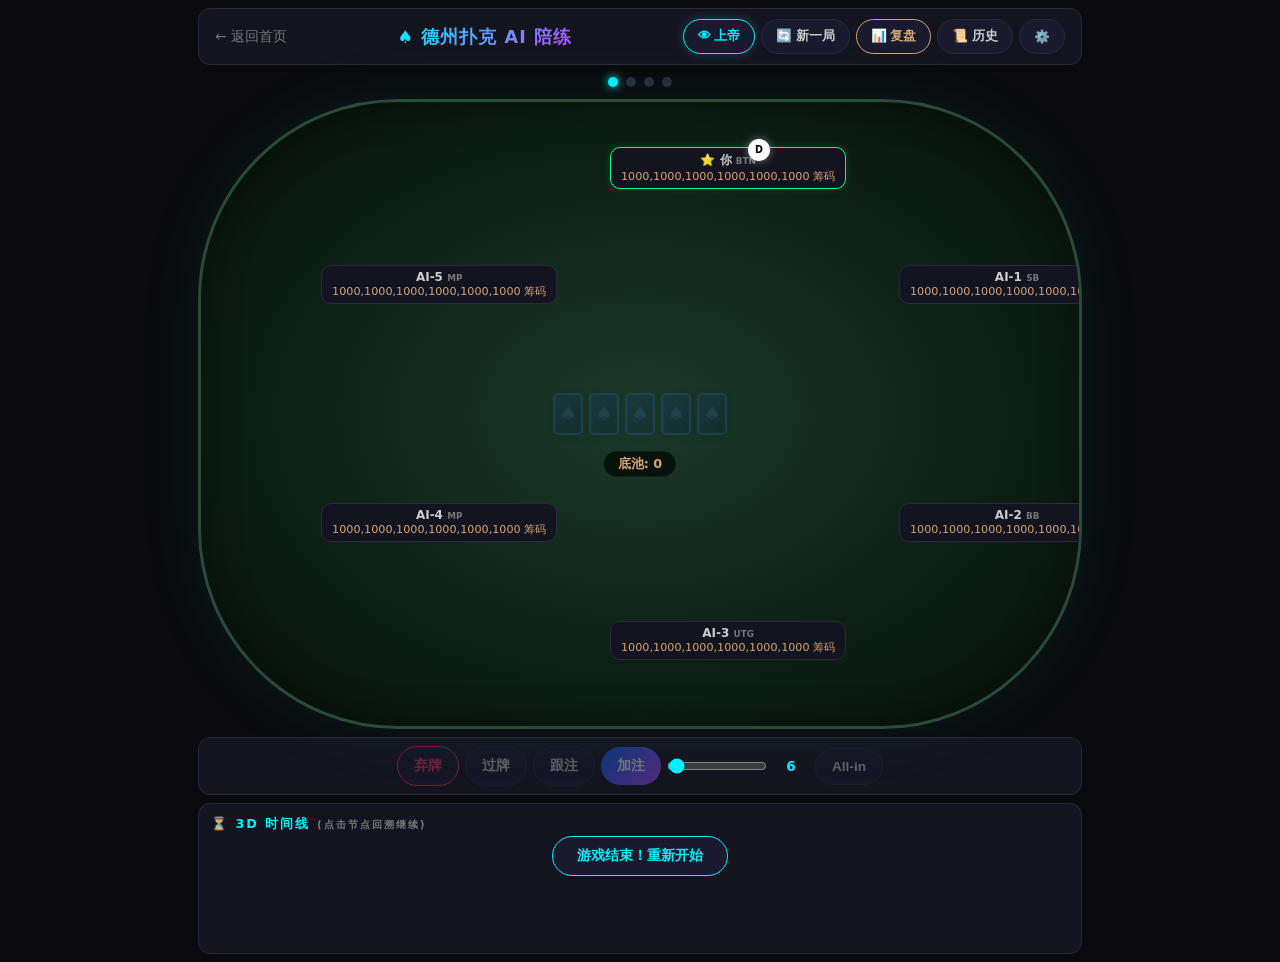
==== frontend/game.html @ c31ad86c "feat: 添加 Apple Design 风格首页 + 仪表盘 + 复盘数据持久化 - 新首页 index.html: 轻主题 Landing Page，含问候语、统计数据、周连续训练、牌局历史、技" ====
<!DOCTYPE html>
<html lang="zh-CN">
<head>
<meta charset="UTF-8">
<meta name="viewport" content="width=device-width, initial-scale=1.0, user-scalable=no, viewport-fit=cover">
<title>德州扑克 AI 陪练 — 5D 复盘系统</title>
<link rel="stylesheet" href="css/styles.css">
</head>
<body>
<div id="app">
  <!-- Header -->
  <div class="header">
    <a href="index.html" style="color:var(--text-dim);text-decoration:none;font-size:0.85rem;font-weight:500;display:flex;align-items:center;gap:4px">← 返回首页</a>
    <h1>♠ 德州扑克 AI 陪练</h1>
    <div class="header-btns">
      <button class="btn active" id="btn-god" onclick="App.toggleGodMode()">👁 上帝</button>
      <button class="btn" id="btn-new" onclick="App.newHand()">🔄 新一局</button>
      <button class="btn gold" id="btn-review-toggle" onclick="App.toggleReview()">📊 复盘</button>
      <button class="btn" onclick="App.showHistory()">📜 历史</button>
      <button class="btn" onclick="App.toggleSettings()">⚙️</button>
    </div>
  </div>

  <!-- Phase dots -->
  <div class="phase-indicator" id="phase-dots">
    <span class="phase-dot lit"></span>
    <span class="phase-dot"></span>
    <span class="phase-dot"></span>
    <span class="phase-dot"></span>
  </div>

  <!-- God mode indicator -->
  <div id="god-mode-bar">👁 上帝模式 — 显示所有底牌 & 实时胜率</div>

  <!-- Poker Table -->
  <div id="table-container">
    <div class="pot-display" id="pot-display">底池: 0</div>
    <div class="community-cards" id="community-cards"></div>
    <div id="seats-container"></div>
  </div>

  <!-- Action Bar -->
  <div id="action-bar">
    <button class="btn danger" id="btn-fold" onclick="App.playerAction('fold')">弃牌</button>
    <button class="btn" id="btn-check" onclick="App.playerAction('check')">过牌</button>
    <button class="btn" id="btn-call" onclick="App.playerAction('call')">跟注</button>
    <div class="bet-slider-container">
      <button class="btn primary" id="btn-raise" onclick="App.playerAction('raise')">加注</button>
      <input type="range" id="bet-slider" min="2" max="200" value="6" oninput="App.updateBetSlider()">
      <span class="bet-amount" id="bet-amount">6</span>
    </div>
    <button class="btn" id="btn-allin" onclick="App.playerAction('allin')">All-in</button>
  </div>

  <!-- 3D Timeline -->
  <div id="timeline-section">
    <h3>⏳ 3D 时间线 <span style="font-size:0.65rem;color:var(--text-dim)">(点击节点回溯继续)</span></h3>
    <div class="timeline-3d" id="timeline"></div>
  </div>

  <!-- Review Panel -->
  <div id="review-panel">
    <div class="review-header">
      <div>
        <span class="review-score" id="review-total">--</span>
        <span style="font-size:0.8rem;color:var(--text-dim)"> /100</span>
      </div>
      <span class="review-grade grade-B" id="review-grade">B</span>
    </div>
    <canvas id="radar-canvas" width="280" height="280"></canvas>
    <div class="dim-bars" id="dim-bars"></div>
    <div class="error-list" id="error-list"></div>
    <div class="training-tags" id="training-tags"></div>
  </div>
</div>

<!-- Scripts -->
<script src="js/game-engine.js"></script>
<script src="js/ai.js"></script>
<script src="js/ui.js"></script>
<script src="js/timeline.js"></script>
<script src="js/review.js"></script>
<script src="js/main.js"></script>
</body>
</html>
---- frontend/css/styles.css ----
:root {
  --bg: #0a0a0f;
  --surface: #141420;
  --surface2: #1a1a2e;
  --gold: #d4a574;
  --neon-cyan: #00f0ff;
  --neon-green: #00ff88;
  --neon-red: #ff3366;
  --neon-yellow: #ffd700;
  --neon-purple: #b44dff;
  --neon-orange: #ff9933;
  --text: #ccc;
  --text-dim: #777;
  --border: #2a2a3a;
  --radius: 12px;
  --font: 'Segoe UI', system-ui, -apple-system, sans-serif;
}
* { margin:0; padding:0; box-sizing:border-box; }
html, body {
  background: var(--bg);
  color: var(--text);
  font-family: var(--font);
  overflow-x: hidden;
  min-height: 100dvh;
  -webkit-tap-highlight-color: transparent;
  user-select: none;
}

/* ── App Container ── */
#app {
  max-width: 900px;
  margin: 0 auto;
  padding: 8px;
  display: flex;
  flex-direction: column;
  gap: 8px;
  min-height: 100dvh;
}

/* ── Header ── */
.header {
  display: flex;
  align-items: center;
  justify-content: space-between;
  padding: 10px 16px;
  background: var(--surface);
  border-radius: var(--radius);
  border: 1px solid var(--border);
  flex-wrap: wrap;
  gap: 8px;
}
.header h1 {
  font-size: 1.1rem;
  background: linear-gradient(135deg, var(--neon-cyan), var(--neon-purple));
  -webkit-background-clip: text;
  -webkit-text-fill-color: transparent;
  font-weight: 800;
  letter-spacing: 1px;
}
.header-btns { display:flex; gap:6px; flex-wrap:wrap; }

/* ── Buttons ── */
.btn {
  padding: 8px 14px;
  border-radius: 20px;
  border: 1px solid var(--border);
  background: var(--surface2);
  color: var(--text);
  font-size: 0.8rem;
  cursor: pointer;
  transition: all .2s;
  white-space: nowrap;
  font-weight: 600;
}
.btn:active { transform:scale(0.95); }
.btn.active { border-color: var(--neon-cyan); color: var(--neon-cyan); box-shadow: 0 0 12px rgba(0,240,255,0.2); }
.btn.primary { background: linear-gradient(135deg, #0066ff, #b44dff); border: none; color: #fff; font-weight: 700; }
.btn.danger { border-color: var(--neon-red); color: var(--neon-red); }
.btn.gold { border-color: var(--gold); color: var(--gold); }
.btn:disabled { opacity: 0.4; pointer-events: none; }

/* ── Settings Panel ── */
#settings-panel {
  display: none;
  background: var(--surface);
  border-radius: var(--radius);
  border: 1px solid var(--border);
  padding: 16px;
}
#settings-panel.visible { display: block; }
.settings-group { margin-bottom: 14px; }
.settings-group label {
  display: block;
  font-size: 0.75rem;
  color: var(--text-dim);
  margin-bottom: 4px;
  font-weight: 600;
}
.settings-group input, .settings-group select {
  width: 100%;
  padding: 8px 12px;
  border-radius: 8px;
  border: 1px solid var(--border);
  background: var(--surface2);
  color: var(--text);
  font-size: 0.85rem;
  font-family: var(--font);
}
.settings-group input:focus { border-color: var(--neon-cyan); outline: none; }

/* ── Poker Table ── */
#table-container {
  position: relative;
  background: radial-gradient(ellipse at center, #1a3a2a 0%, #0d1f15 60%, #060f0a 100%);
  border-radius: 200px;
  border: 3px solid #2a4a3a;
  aspect-ratio: 1 / 1;
  max-height: 70vh;
  margin: 0 auto;
  width: 100%;
  box-shadow: 0 0 60px rgba(0,200,100,0.1), inset 0 0 40px rgba(0,0,0,0.3);
  overflow: hidden;
}
@media (max-width: 500px) {
  #table-container { border-radius: 40%; aspect-ratio: auto; min-height: 340px; }
}

/* Community + pot */
.community-cards {
  position: absolute;
  top: 50%; left: 50%;
  transform: translate(-50%, -50%);
  display: flex;
  gap: 6px;
  z-index: 10;
}
.pot-display {
  position: absolute;
  top: 58%; left: 50%;
  transform: translate(-50%, -50%);
  background: rgba(0,0,0,0.65);
  padding: 4px 14px;
  border-radius: 14px;
  font-size: 0.8rem;
  font-weight: 700;
  color: var(--gold);
  z-index: 6;
  pointer-events: none;
}

/* Player seats */
.player-seat {
  position: absolute;
  display: flex;
  flex-direction: column;
  align-items: center;
  gap: 2px;
  z-index: 5;
  transition: all .3s;
}
.player-seat.active-seat {
  filter: drop-shadow(0 0 14px var(--neon-cyan));
  z-index: 20;
}
.player-seat.folded .player-cards { opacity: 0.35; filter: grayscale(1); }
.player-seat.human-seat .player-info {
  border-color: var(--neon-green);
  box-shadow: 0 0 10px rgba(0,255,136,0.15);
}
.player-info {
  background: var(--surface);
  border-radius: 10px;
  padding: 4px 10px;
  font-size: 0.7rem;
  text-align: center;
  border: 1px solid var(--border);
  white-space: nowrap;
  min-width: 60px;
}
.player-info .name { font-weight: 700; font-size: 0.75rem; }
.player-info .stack { color: var(--gold); font-size: 0.7rem; }
.action-badge {
  display: inline-block;
  padding: 1px 8px;
  border-radius: 10px;
  font-size: 0.65rem;
  font-weight: 700;
  margin-top: 2px;
}
.action-badge.fold { background: rgba(255,51,102,0.2); color: var(--neon-red); }
.action-badge.call { background: rgba(0,240,255,0.15); color: var(--neon-cyan); }
.action-badge.raise { background: rgba(180,77,255,0.2); color: var(--neon-purple); }
.action-badge.allin { background: rgba(255,215,0,0.2); color: var(--neon-yellow); }
.action-badge.check { background: rgba(255,255,255,0.06); color: #888; }
.player-cards { display: flex; gap: 3px; }
.dealer-btn {
  width: 22px; height: 22px;
  border-radius: 50%;
  background: #fff;
  color: #000;
  font-size: 0.6rem;
  font-weight: 900;
  display: flex;
  align-items: center;
  justify-content: center;
  position: absolute;
  top: -8px;
  left: calc(50% + 20px);
  box-shadow: 0 0 8px rgba(255,255,255,0.4);
}

/* Cards */
.card {
  width: 38px; height: 54px;
  border-radius: 5px;
  background: #fff;
  color: #000;
  display: flex;
  flex-direction: column;
  align-items: center;
  justify-content: center;
  font-weight: 700;
  font-size: 0.85rem;
  box-shadow: 0 2px 8px rgba(0,0,0,0.4);
  position: relative;
  transition: all .3s;
  line-height: 1;
}
.card .rank { font-size: 0.9rem; }
.card .suit { font-size: 0.75rem; }
.card.red { color: #d00; }
.card.back {
  background: linear-gradient(135deg, #1a3a6a, #0d2040);
  color: transparent;
  border: 2px solid #2a5aaa;
}
.card.back::after { content:'♠'; color:#2a5aaa; font-size:1.2rem; }
.card.small { width: 30px; height: 42px; }
.card.small .rank { font-size: 0.7rem; }
.card.small .suit { font-size: 0.6rem; }
.card.glow { box-shadow: 0 0 16px var(--neon-green), 0 0 32px rgba(0,255,136,0.3); }
.card.glow-red { box-shadow: 0 0 16px var(--neon-red), 0 0 32px rgba(255,51,102,0.3); }
.card.equity-high { animation: equityPulse 1.5s ease-in-out infinite; }

@keyframes equityPulse {
  0%,100% { box-shadow: 0 0 10px rgba(0,255,136,0.25); }
  50% { box-shadow: 0 0 22px rgba(0,255,136,0.55), 0 0 44px rgba(0,255,136,0.2); }
}
@keyframes cardDeal {
  from { transform: translateY(-40px) rotateY(180deg); opacity:0; }
  to { transform: translateY(0) rotateY(0); opacity:1; }
}
.card.dealing { animation: cardDeal 0.4s ease-out; }

@media (max-width: 500px) {
  .card { width: 28px; height: 40px; }
  .card .rank { font-size: 0.65rem; }
  .card .suit { font-size: 0.55rem; }
  .card.small { width: 22px; height: 32px; }
}

/* ── Action Bar ── */
#action-bar {
  display: flex;
  gap: 6px;
  flex-wrap: wrap;
  justify-content: center;
  align-items: center;
  padding: 8px;
  background: var(--surface);
  border-radius: var(--radius);
  border: 1px solid var(--border);
}
#action-bar .btn { font-size: 0.85rem; padding: 10px 16px; min-width: 55px; }
.bet-slider-container {
  display: flex;
  align-items: center;
  gap: 6px;
  justify-content: center;
}
.bet-slider-container input[type=range] {
  width: 100px;
  accent-color: var(--neon-cyan);
}
.bet-amount {
  color: var(--neon-cyan);
  font-weight: 700;
  min-width: 36px;
  text-align: center;
  font-size: 0.85rem;
}

/* ── God Mode Bar ── */
#god-mode-bar {
  display: none;
  justify-content: center;
  gap: 8px;
  padding: 8px;
  background: rgba(180,77,255,0.1);
  border-radius: var(--radius);
  border: 1px solid rgba(180,77,255,0.3);
  font-size: 0.75rem;
  color: var(--neon-purple);
  align-items: center;
  text-align: center;
}
#god-mode-bar.visible { display: flex; }

/* ── Phase Indicator ── */
.phase-indicator {
  display: flex;
  gap: 8px;
  justify-content: center;
  padding: 4px;
}
.phase-dot {
  width: 10px; height: 10px;
  border-radius: 50%;
  background: var(--border);
  transition: all .3s;
}
.phase-dot.lit { background: var(--neon-cyan); box-shadow: 0 0 8px var(--neon-cyan); }
.phase-dot.done { background: var(--neon-green); }

/* ── Timeline ── */
#timeline-section {
  background: var(--surface);
  border-radius: var(--radius);
  border: 1px solid var(--border);
  padding: 12px;
  overflow: hidden;
}
#timeline-section h3 {
  font-size: 0.8rem;
  color: var(--neon-cyan);
  margin-bottom: 8px;
  letter-spacing: 2px;
}
.timeline-3d {
  perspective: 800px;
  perspective-origin: center;
  display: flex;
  gap: 0;
  overflow-x: auto;
  padding: 20px 10px;
  scroll-behavior: smooth;
  -webkit-overflow-scrolling: touch;
  align-items: flex-end;
  min-height: 100px;
}
.timeline-node {
  flex-shrink: 0;
  width: 44px; height: 44px;
  border-radius: 10px;
  background: var(--surface2);
  border: 2px solid var(--border);
  display: flex;
  flex-direction: column;
  align-items: center;
  justify-content: center;
  font-size: 0.5rem;
  cursor: pointer;
  transition: all .3s;
  transform: rotateX(20deg) translateZ(0);
  position: relative;
  text-align: center;
  color: var(--text-dim);
}
.timeline-node:hover, .timeline-node.selected {
  transform: rotateX(0deg) scale(1.25) translateZ(30px);
  border-color: var(--neon-cyan);
  box-shadow: 0 8px 24px rgba(0,240,255,0.35);
  z-index: 10;
  color: #fff;
}
.timeline-node.phase-preflop { border-color: #556; }
.timeline-node.phase-flop { border-color: #f90; }
.timeline-node.phase-turn { border-color: var(--neon-purple); }
.timeline-node.phase-river { border-color: var(--neon-red); }
.timeline-node.has-error { box-shadow: 0 0 12px rgba(255,51,102,0.5); }
.timeline-node .node-icon { font-size: 0.75rem; }
.timeline-node .node-label { font-size: 0.45rem; margin-top: 1px; text-align: center; }
.timeline-connector {
  flex-shrink: 0;
  width: 16px; height: 2px;
  background: var(--border);
  align-self: center;
  margin-bottom: 22px;
}

/* ── Review Panel ── */
#review-panel {
  background: var(--surface);
  border-radius: var(--radius);
  border: 1px solid var(--border);
  padding: 16px;
  display: none;
}
#review-panel.visible { display: block; }
.review-header {
  display: flex;
  justify-content: space-between;
  align-items: center;
  margin-bottom: 12px;
}
.review-score {
  font-size: 2.2rem;
  font-weight: 900;
  background: linear-gradient(135deg, var(--neon-green), var(--neon-cyan));
  -webkit-background-clip: text;
  -webkit-text-fill-color: transparent;
}
.review-grade {
  padding: 6px 16px;
  border-radius: 16px;
  font-weight: 700;
  font-size: 0.9rem;
}
.grade-S { background: rgba(0,255,136,0.15); color: var(--neon-green); }
.grade-A { background: rgba(0,240,255,0.15); color: var(--neon-cyan); }
.grade-B { background: rgba(255,215,0,0.15); color: var(--neon-yellow); }
.grade-C { background: rgba(255,153,0,0.15); color: var(--neon-orange); }
.grade-D { background: rgba(255,51,102,0.15); color: var(--neon-red); }

#radar-canvas { display:block; margin:0 auto; max-width:260px; width:100%; }

.dim-bars { margin-top: 12px; }
.dim-bar {
  display: flex;
  align-items: center;
  gap: 8px;
  margin: 5px 0;
  font-size: 0.73rem;
}
.dim-bar .dim-label { width: 60px; text-align: right; color: var(--text-dim); flex-shrink:0; }
.dim-bar .dim-fill {
  flex: 1; height: 8px; border-radius: 4px;
  background: var(--border); overflow: hidden;
}
.dim-bar .dim-fill-inner {
  height: 100%; border-radius: 4px;
  transition: width .6s ease-out;
}
.dim-bar .dim-score { width: 30px; text-align: left; font-weight: 700; font-size:0.7rem; flex-shrink:0; }

.error-list { margin-top: 14px; }
.error-item {
  padding: 8px 12px; border-radius: 8px; margin: 6px 0;
  font-size: 0.76rem;
  border-left: 3px solid var(--neon-red);
  background: rgba(255,51,102,0.06);
}
.error-item.warning { border-left-color: var(--neon-yellow); background: rgba(255,215,0,0.04); }
.error-item .error-phase { color: var(--text-dim); font-size: 0.63rem; }
.error-item .error-msg { font-weight: 600; }
.error-item .error-fix { color: var(--neon-green); font-size: 0.68rem; margin-top: 2px; }

.training-tags { display: flex; gap: 6px; flex-wrap: wrap; margin-top: 12px; }
.training-tag {
  padding: 4px 12px; border-radius: 14px;
  font-size: 0.7rem; font-weight: 700;
  background: rgba(180,77,255,0.15); color: var(--neon-purple);
}

/* ── History panel ── */
#history-panel {
  display: none;
  background: var(--surface);
  border-radius: var(--radius);
  border: 1px solid var(--border);
  padding: 12px;
  max-height: 300px;
  overflow-y: auto;
}
#history-panel.visible { display: block; }
.history-item {
  display: flex;
  justify-content: space-between;
  align-items: center;
  padding: 8px 12px;
  border-radius: 8px;
  margin: 4px 0;
  background: var(--surface2);
  font-size: 0.75rem;
  cursor: pointer;
  transition: all .2s;
}
.history-item:hover { border: 1px solid var(--neon-cyan); }

/* Toast */
.toast {
  position: fixed; bottom: 24px; left: 50%; transform: translateX(-50%);
  padding: 10px 24px; border-radius: 24px;
  background: var(--surface2); border: 1px solid var(--neon-cyan);
  color: var(--neon-cyan); font-weight: 600; z-index: 100;
  animation: toastIn .3s ease-out; font-size: 0.85rem;
}
@keyframes toastIn {
  from { opacity:0; transform: translateX(-50%) translateY(16px); }
  to { opacity:1; transform: translateX(-50%) translateY(0); }
}

/* Scrollbar */
::-webkit-scrollbar { height: 4px; width: 4px; }
::-webkit-scrollbar-thumb { background: var(--border); border-radius: 4px; }

/* Responsive */
@media (max-width: 500px) {
  .btn { padding: 6px 10px; font-size: 0.7rem; }
  #action-bar .btn { padding: 8px 12px; font-size: 0.75rem; }
  .timeline-node { width: 36px; height: 36px; }
  .review-score { font-size: 1.6rem; }
}
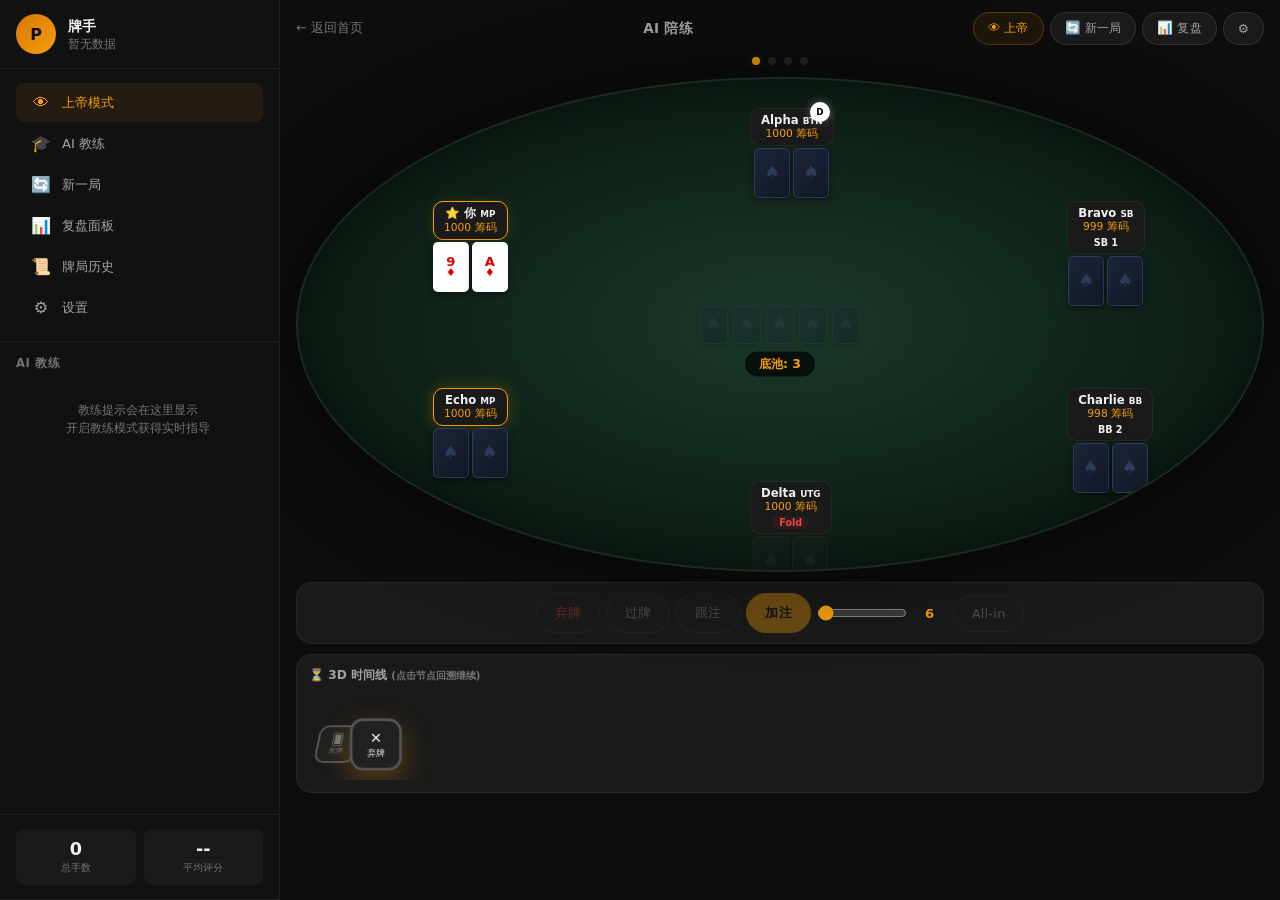
==== commit 8e607f19: "refactor: Claude-style dark theme redesign — amber accents, sidebar+main layout, AI coach chat Co-Au" ====
--- a/frontend/game.html
+++ b/frontend/game.html
@@ -8,70 +8,134 @@
 </head>
 <body>
 <div id="app">
-  <!-- Header -->
-  <div class="header">
-    <a href="index.html" style="color:var(--text-dim);text-decoration:none;font-size:0.85rem;font-weight:500;display:flex;align-items:center;gap:4px">← 返回首页</a>
-    <h1>♠ 德州扑克 AI 陪练</h1>
-    <div class="header-btns">
-      <button class="btn active" id="btn-god" onclick="App.toggleGodMode()">👁 上帝</button>
-      <button class="btn" id="btn-new" onclick="App.newHand()">🔄 新一局</button>
-      <button class="btn gold" id="btn-review-toggle" onclick="App.toggleReview()">📊 复盘</button>
-      <button class="btn" onclick="App.showHistory()">📜 历史</button>
-      <button class="btn" onclick="App.toggleSettings()">⚙️</button>
+
+  <!-- ═══ Sidebar ═══ -->
+  <div class="sidebar" id="sidebar">
+    <!-- Player card -->
+    <div class="sidebar-section">
+      <div class="player-card">
+        <div class="player-avatar" id="sidebar-avatar">P</div>
+        <div class="player-detail">
+          <div class="player-name" id="sidebar-name">牌手</div>
+          <div class="player-subtitle" id="sidebar-stats-summary">暂无数据</div>
+        </div>
+      </div>
+    </div>
+
+    <!-- Quick actions -->
+    <div class="sidebar-section">
+      <div class="sidebar-nav">
+        <button class="sidebar-btn active" id="sb-btn-god" onclick="App.toggleGodMode()">
+          <span class="sb-icon">👁</span> 上帝模式
+        </button>
+        <button class="sidebar-btn" id="sb-btn-coach" onclick="App.toggleCoachMode()">
+          <span class="sb-icon">🎓</span> AI 教练
+        </button>
+        <button class="sidebar-btn" onclick="App.newHand()">
+          <span class="sb-icon">🔄</span> 新一局
+        </button>
+        <button class="sidebar-btn" onclick="App.toggleReview()">
+          <span class="sb-icon">📊</span> 复盘面板
+        </button>
+        <button class="sidebar-btn" onclick="App.showHistory()">
+          <span class="sb-icon">📜</span> 牌局历史
+        </button>
+        <button class="sidebar-btn" onclick="App.toggleSettings()">
+          <span class="sb-icon">⚙️</span> 设置
+        </button>
+      </div>
+    </div>
+
+    <!-- AI Coach chat -->
+    <div class="sidebar-section coach-chat" id="coach-chat-section">
+      <div class="coach-chat-header">AI 教练</div>
+      <div class="coach-messages" id="coach-messages">
+        <div class="coach-empty">教练提示会在这里显示<br>开启教练模式获得实时指导</div>
+      </div>
+    </div>
+
+    <!-- Stats summary -->
+    <div class="sidebar-section">
+      <div class="sidebar-stats">
+        <div class="sidebar-stat">
+          <div class="ss-value" id="ss-hands">0</div>
+          <div class="ss-label">总手数</div>
+        </div>
+        <div class="sidebar-stat">
+          <div class="ss-value" id="ss-score">--</div>
+          <div class="ss-label">平均评分</div>
+        </div>
+      </div>
     </div>
   </div>
 
-  <!-- Phase dots -->
-  <div class="phase-indicator" id="phase-dots">
-    <span class="phase-dot lit"></span>
-    <span class="phase-dot"></span>
-    <span class="phase-dot"></span>
-    <span class="phase-dot"></span>
+  <!-- ═══ Main Content ═══ -->
+  <div class="main-content" id="main-content">
+    <!-- Top bar -->
+    <div class="top-bar">
+      <a href="index.html" class="back-link">← 返回首页</a>
+      <span class="page-title">AI 陪练</span>
+      <div class="top-bar-actions">
+        <button class="btn active" id="btn-god" onclick="App.toggleGodMode()">👁 上帝</button>
+        <button class="btn" id="btn-new" onclick="App.newHand()">🔄 新一局</button>
+        <button class="btn" id="btn-review-toggle" onclick="App.toggleReview()">📊 复盘</button>
+        <button class="btn" onclick="App.toggleSettings()">⚙️</button>
+      </div>
+    </div>
+
+    <!-- Phase dots -->
+    <div class="phase-indicator" id="phase-dots">
+      <span class="phase-dot lit"></span>
+      <span class="phase-dot"></span>
+      <span class="phase-dot"></span>
+      <span class="phase-dot"></span>
+    </div>
+
+    <!-- God mode indicator -->
+    <div class="info-bar" id="god-mode-bar">👁 上帝模式 — 显示所有底牌 & 实时胜率</div>
+
+    <!-- Poker Table -->
+    <div id="table-container">
+      <div class="pot-display" id="pot-display">底池: 0</div>
+      <div class="community-cards" id="community-cards"></div>
+      <div id="seats-container"></div>
+    </div>
+
+    <!-- Action Bar -->
+    <div id="action-bar">
+      <button class="btn danger" id="btn-fold" onclick="App.playerAction('fold')">弃牌</button>
+      <button class="btn" id="btn-check" onclick="App.playerAction('check')">过牌</button>
+      <button class="btn" id="btn-call" onclick="App.playerAction('call')">跟注</button>
+      <div class="bet-slider-container">
+        <button class="btn primary" id="btn-raise" onclick="App.playerAction('raise')">加注</button>
+        <input type="range" id="bet-slider" min="2" max="200" value="6" oninput="App.updateBetSlider()">
+        <span class="bet-amount" id="bet-amount">6</span>
+      </div>
+      <button class="btn" id="btn-allin" onclick="App.playerAction('allin')">All-in</button>
+    </div>
+
+    <!-- 3D Timeline -->
+    <div id="timeline-section">
+      <h3>⏳ 3D 时间线 <span style="font-size:0.63rem;color:var(--text-tertiary)">(点击节点回溯继续)</span></h3>
+      <div class="timeline-3d" id="timeline"></div>
+    </div>
+
+    <!-- Review Panel -->
+    <div id="review-panel">
+      <div class="review-header">
+        <div>
+          <span class="review-score" id="review-total">--</span>
+          <span style="font-size:0.78rem;color:var(--text-tertiary)"> /100</span>
+        </div>
+        <span class="review-grade grade-B" id="review-grade">B</span>
+      </div>
+      <canvas id="radar-canvas" width="280" height="280"></canvas>
+      <div class="dim-bars" id="dim-bars"></div>
+      <div class="error-list" id="error-list"></div>
+      <div class="training-tags" id="training-tags"></div>
+    </div>
   </div>
 
-  <!-- God mode indicator -->
-  <div id="god-mode-bar">👁 上帝模式 — 显示所有底牌 & 实时胜率</div>
-
-  <!-- Poker Table -->
-  <div id="table-container">
-    <div class="pot-display" id="pot-display">底池: 0</div>
-    <div class="community-cards" id="community-cards"></div>
-    <div id="seats-container"></div>
-  </div>
-
-  <!-- Action Bar -->
-  <div id="action-bar">
-    <button class="btn danger" id="btn-fold" onclick="App.playerAction('fold')">弃牌</button>
-    <button class="btn" id="btn-check" onclick="App.playerAction('check')">过牌</button>
-    <button class="btn" id="btn-call" onclick="App.playerAction('call')">跟注</button>
-    <div class="bet-slider-container">
-      <button class="btn primary" id="btn-raise" onclick="App.playerAction('raise')">加注</button>
-      <input type="range" id="bet-slider" min="2" max="200" value="6" oninput="App.updateBetSlider()">
-      <span class="bet-amount" id="bet-amount">6</span>
-    </div>
-    <button class="btn" id="btn-allin" onclick="App.playerAction('allin')">All-in</button>
-  </div>
-
-  <!-- 3D Timeline -->
-  <div id="timeline-section">
-    <h3>⏳ 3D 时间线 <span style="font-size:0.65rem;color:var(--text-dim)">(点击节点回溯继续)</span></h3>
-    <div class="timeline-3d" id="timeline"></div>
-  </div>
-
-  <!-- Review Panel -->
-  <div id="review-panel">
-    <div class="review-header">
-      <div>
-        <span class="review-score" id="review-total">--</span>
-        <span style="font-size:0.8rem;color:var(--text-dim)"> /100</span>
-      </div>
-      <span class="review-grade grade-B" id="review-grade">B</span>
-    </div>
-    <canvas id="radar-canvas" width="280" height="280"></canvas>
-    <div class="dim-bars" id="dim-bars"></div>
-    <div class="error-list" id="error-list"></div>
-    <div class="training-tags" id="training-tags"></div>
-  </div>
 </div>
 
 <!-- Scripts -->
--- a/frontend/css/styles.css
+++ b/frontend/css/styles.css
@@ -1,128 +1,299 @@
+/* ═══════════════════════════════════════════
+   Claude-inspired Dark Theme — Poker Game
+   Deep backgrounds, warm amber accents, clean minimalism
+   ═══════════════════════════════════════════ */
 :root {
-  --bg: #0a0a0f;
-  --surface: #141420;
-  --surface2: #1a1a2e;
-  --gold: #d4a574;
-  --neon-cyan: #00f0ff;
-  --neon-green: #00ff88;
-  --neon-red: #ff3366;
-  --neon-yellow: #ffd700;
-  --neon-purple: #b44dff;
-  --neon-orange: #ff9933;
-  --text: #ccc;
-  --text-dim: #777;
-  --border: #2a2a3a;
-  --radius: 12px;
-  --font: 'Segoe UI', system-ui, -apple-system, sans-serif;
-}
+  --bg-deep: #0d0d0d;
+  --bg-sidebar: #111111;
+  --bg-surface: #1a1a1a;
+  --bg-surface2: #212121;
+  --bg-hover: #262626;
+  --text-primary: #f0f0f0;
+  --text-secondary: #a3a3a3;
+  --text-tertiary: #737373;
+  --amber: #f59e0b;
+  --amber-dark: #d97706;
+  --amber-light: #fbbf24;
+  --amber-bg: rgba(245, 158, 11, 0.08);
+  --amber-border: rgba(245, 158, 11, 0.25);
+  --green: #22c55e;
+  --green-bg: rgba(34, 197, 94, 0.08);
+  --red: #ef4444;
+  --red-bg: rgba(239, 68, 68, 0.08);
+  --red-border: rgba(239, 68, 68, 0.2);
+  --purple: #a855f7;
+  --purple-bg: rgba(168, 85, 247, 0.08);
+  --cyan: #06b6d4;
+  --border: rgba(255,255,255,0.06);
+  --border-strong: rgba(255,255,255,0.1);
+  --radius-sm: 8px;
+  --radius-md: 12px;
+  --radius-lg: 16px;
+  --radius-xl: 20px;
+  --font: -apple-system, BlinkMacSystemFont, 'SF Pro Display', 'Inter', 'Segoe UI', system-ui, sans-serif;
+  --font-mono: 'SF Mono', 'JetBrains Mono', 'Fira Code', monospace;
+  --sidebar-w: 280px;
+}
+
 * { margin:0; padding:0; box-sizing:border-box; }
 html, body {
-  background: var(--bg);
-  color: var(--text);
+  background: var(--bg-deep);
+  color: var(--text-primary);
   font-family: var(--font);
-  overflow-x: hidden;
   min-height: 100dvh;
+  overflow: hidden;
   -webkit-tap-highlight-color: transparent;
+  -webkit-font-smoothing: antialiased;
   user-select: none;
 }
 
-/* ── App Container ── */
+/* ── Layout: sidebar + main ── */
 #app {
-  max-width: 900px;
-  margin: 0 auto;
-  padding: 8px;
+  display: flex;
+  height: 100dvh;
+  width: 100%;
+}
+
+/* ── Sidebar ── */
+.sidebar {
+  width: var(--sidebar-w);
+  min-width: var(--sidebar-w);
+  background: var(--bg-sidebar);
+  border-right: 1px solid var(--border);
   display: flex;
   flex-direction: column;
+  overflow-y: auto;
+  z-index: 50;
+  padding: 0;
+}
+.sidebar-section {
+  padding: 14px 16px;
+  border-bottom: 1px solid var(--border);
+}
+
+/* Player card in sidebar */
+.player-card {
+  display: flex;
+  align-items: center;
+  gap: 12px;
+}
+.player-avatar {
+  width: 40px; height: 40px;
+  border-radius: 50%;
+  background: linear-gradient(135deg, var(--amber-dark), var(--amber));
+  display: flex; align-items: center; justify-content: center;
+  color: #0d0d0d; font-weight: 700; font-size: 1rem;
+  flex-shrink: 0;
+}
+.player-detail .player-name {
+  font-weight: 600; font-size: 0.9rem;
+  color: var(--text-primary);
+}
+.player-detail .player-subtitle {
+  font-size: 0.72rem; color: var(--text-tertiary);
+  margin-top: 1px;
+}
+
+/* Sidebar nav items */
+.sidebar-nav {
+  display: flex;
+  flex-direction: column;
+  gap: 2px;
+}
+.sidebar-btn {
+  display: flex; align-items: center; gap: 10px;
+  padding: 10px 14px; border-radius: var(--radius-sm);
+  background: transparent; border: none;
+  color: var(--text-secondary); font-size: 0.82rem;
+  font-family: var(--font); font-weight: 500;
+  cursor: pointer; transition: all .15s;
+  text-align: left; width: 100%;
+}
+.sidebar-btn:hover { background: var(--bg-hover); color: var(--text-primary); }
+.sidebar-btn.active { background: var(--amber-bg); color: var(--amber); }
+.sidebar-btn .sb-icon { font-size: 1rem; width: 22px; text-align: center; flex-shrink: 0; }
+
+/* Coach chat in sidebar */
+.coach-chat {
+  flex: 1;
+  display: flex;
+  flex-direction: column;
+  min-height: 0;
+}
+.coach-chat-header {
+  font-size: 0.72rem; font-weight: 600; color: var(--text-tertiary);
+  text-transform: uppercase; letter-spacing: 0.05em;
+  padding: 0 0 10px;
+}
+.coach-messages {
+  flex: 1; overflow-y: auto;
+  display: flex; flex-direction: column;
+  gap: 10px;
+  padding-right: 4px;
+}
+.coach-bubble {
+  background: var(--bg-surface2);
+  border-radius: var(--radius-md);
+  padding: 10px 12px;
+  font-size: 0.78rem;
+  line-height: 1.5;
+  color: var(--text-secondary);
+  border: 1px solid var(--border);
+  animation: bubbleIn .3s ease-out;
+}
+.coach-bubble.warning {
+  border-left: 3px solid var(--amber);
+  background: var(--amber-bg);
+}
+.coach-bubble.tip {
+  border-left: 3px solid var(--cyan);
+}
+.coach-bubble strong {
+  color: var(--text-primary);
+  display: block;
+  margin-bottom: 3px;
+  font-size: 0.72rem;
+  text-transform: uppercase;
+  letter-spacing: 0.04em;
+}
+@keyframes bubbleIn {
+  from { opacity:0; transform: translateY(8px); }
+  to { opacity:1; transform: translateY(0); }
+}
+.coach-empty {
+  color: var(--text-tertiary);
+  font-size: 0.76rem;
+  text-align: center;
+  padding: 20px 0;
+  line-height: 1.5;
+}
+
+/* Sidebar stats */
+.sidebar-stats {
+  display: grid; grid-template-columns: 1fr 1fr;
   gap: 8px;
-  min-height: 100dvh;
-}
-
-/* ── Header ── */
-.header {
+}
+.sidebar-stat {
+  background: var(--bg-surface);
+  border-radius: var(--radius-sm);
+  padding: 10px;
+  text-align: center;
+}
+.sidebar-stat .ss-value {
+  font-size: 1.1rem; font-weight: 700;
+  color: var(--text-primary);
+}
+.sidebar-stat .ss-label {
+  font-size: 0.65rem; color: var(--text-tertiary);
+  margin-top: 2px;
+}
+
+/* ── Main Content ── */
+.main-content {
+  flex: 1;
+  display: flex;
+  flex-direction: column;
+  overflow-y: auto;
+  overflow-x: hidden;
+  padding: 12px 16px 16px;
+  gap: 10px;
+  min-width: 0;
+}
+
+/* ── Top Bar ── */
+.top-bar {
   display: flex;
   align-items: center;
   justify-content: space-between;
-  padding: 10px 16px;
-  background: var(--surface);
-  border-radius: var(--radius);
-  border: 1px solid var(--border);
-  flex-wrap: wrap;
-  gap: 8px;
-}
-.header h1 {
-  font-size: 1.1rem;
-  background: linear-gradient(135deg, var(--neon-cyan), var(--neon-purple));
-  -webkit-background-clip: text;
-  -webkit-text-fill-color: transparent;
-  font-weight: 800;
-  letter-spacing: 1px;
-}
-.header-btns { display:flex; gap:6px; flex-wrap:wrap; }
+  gap: 10px;
+  flex-shrink: 0;
+}
+.top-bar .page-title {
+  font-size: 0.85rem; font-weight: 600;
+  color: var(--text-secondary);
+  letter-spacing: 0.02em;
+}
+.top-bar .back-link {
+  color: var(--text-tertiary); text-decoration: none;
+  font-size: 0.8rem; font-weight: 500;
+  display: flex; align-items: center; gap: 4px;
+  transition: color .15s;
+}
+.top-bar .back-link:hover { color: var(--text-primary); }
+.top-bar-actions {
+  display: flex; gap: 6px;
+}
 
 /* ── Buttons ── */
 .btn {
-  padding: 8px 14px;
-  border-radius: 20px;
-  border: 1px solid var(--border);
-  background: var(--surface2);
-  color: var(--text);
-  font-size: 0.8rem;
-  cursor: pointer;
-  transition: all .2s;
-  white-space: nowrap;
+  padding: 7px 14px; border-radius: 20px;
+  border: 1px solid var(--border-strong);
+  background: var(--bg-surface);
+  color: var(--text-secondary);
+  font-size: 0.78rem; font-family: var(--font);
+  cursor: pointer; font-weight: 500;
+  transition: all .15s; white-space: nowrap;
+  letter-spacing: 0.01em;
+}
+.btn:hover { background: var(--bg-hover); color: var(--text-primary); border-color: rgba(255,255,255,0.15); }
+.btn:active { transform: scale(0.97); }
+.btn.active {
+  background: var(--amber-bg);
+  border-color: var(--amber-border);
+  color: var(--amber);
+}
+.btn.primary {
+  background: var(--amber);
+  border-color: var(--amber);
+  color: #0d0d0d;
   font-weight: 600;
 }
-.btn:active { transform:scale(0.95); }
-.btn.active { border-color: var(--neon-cyan); color: var(--neon-cyan); box-shadow: 0 0 12px rgba(0,240,255,0.2); }
-.btn.primary { background: linear-gradient(135deg, #0066ff, #b44dff); border: none; color: #fff; font-weight: 700; }
-.btn.danger { border-color: var(--neon-red); color: var(--neon-red); }
-.btn.gold { border-color: var(--gold); color: var(--gold); }
-.btn:disabled { opacity: 0.4; pointer-events: none; }
-
-/* ── Settings Panel ── */
-#settings-panel {
-  display: none;
-  background: var(--surface);
-  border-radius: var(--radius);
-  border: 1px solid var(--border);
-  padding: 16px;
-}
-#settings-panel.visible { display: block; }
-.settings-group { margin-bottom: 14px; }
-.settings-group label {
-  display: block;
-  font-size: 0.75rem;
-  color: var(--text-dim);
-  margin-bottom: 4px;
-  font-weight: 600;
-}
-.settings-group input, .settings-group select {
-  width: 100%;
-  padding: 8px 12px;
-  border-radius: 8px;
-  border: 1px solid var(--border);
-  background: var(--surface2);
-  color: var(--text);
-  font-size: 0.85rem;
-  font-family: var(--font);
-}
-.settings-group input:focus { border-color: var(--neon-cyan); outline: none; }
+.btn.primary:hover { background: var(--amber-light); }
+.btn.danger { color: var(--red); border-color: var(--red-border); }
+.btn.danger:hover { background: var(--red-bg); }
+.btn:disabled { opacity: 0.35; pointer-events: none; }
+
+/* ── Phase Indicator ── */
+.phase-indicator {
+  display: flex; gap: 8px; justify-content: center;
+  padding: 2px 0; flex-shrink: 0;
+}
+.phase-dot {
+  width: 8px; height: 8px; border-radius: 50%;
+  background: rgba(255,255,255,0.1);
+  transition: all .3s;
+}
+.phase-dot.lit { background: var(--amber); box-shadow: 0 0 8px var(--amber-border); }
+.phase-dot.done { background: var(--green); }
+
+/* ── God / Coach Bar ── */
+.info-bar {
+  display: none; align-items: center; justify-content: center;
+  gap: 8px; padding: 8px 14px; border-radius: var(--radius-md);
+  font-size: 0.74rem; color: var(--amber);
+  background: var(--amber-bg);
+  border: 1px solid var(--amber-border);
+  flex-shrink: 0;
+}
+.info-bar.visible { display: flex; }
+.info-bar.coach { color: var(--cyan); background: rgba(6,182,212,0.08); border-color: rgba(6,182,212,0.2); }
 
 /* ── Poker Table ── */
 #table-container {
   position: relative;
-  background: radial-gradient(ellipse at center, #1a3a2a 0%, #0d1f15 60%, #060f0a 100%);
-  border-radius: 200px;
-  border: 3px solid #2a4a3a;
+  background: radial-gradient(ellipse at center, #1a3a2a 0%, #0f2218 55%, #08120d 100%);
+  border-radius: 50%;
+  border: 2px solid rgba(255,255,255,0.06);
   aspect-ratio: 1 / 1;
-  max-height: 70vh;
+  max-height: 55vh;
   margin: 0 auto;
   width: 100%;
-  box-shadow: 0 0 60px rgba(0,200,100,0.1), inset 0 0 40px rgba(0,0,0,0.3);
+  flex-shrink: 0;
+  box-shadow: 0 0 80px rgba(0,0,0,0.6), inset 0 0 50px rgba(0,0,0,0.4);
   overflow: hidden;
 }
 @media (max-width: 500px) {
-  #table-container { border-radius: 40%; aspect-ratio: auto; min-height: 340px; }
+  #table-container { border-radius: 30%; aspect-ratio: auto; min-height: 300px; }
 }
 
 /* Community + pot */
@@ -130,121 +301,96 @@
   position: absolute;
   top: 50%; left: 50%;
   transform: translate(-50%, -50%);
-  display: flex;
-  gap: 6px;
-  z-index: 10;
+  display: flex; gap: 5px; z-index: 10;
 }
 .pot-display {
   position: absolute;
   top: 58%; left: 50%;
   transform: translate(-50%, -50%);
-  background: rgba(0,0,0,0.65);
-  padding: 4px 14px;
-  border-radius: 14px;
-  font-size: 0.8rem;
-  font-weight: 700;
-  color: var(--gold);
-  z-index: 6;
+  background: rgba(0,0,0,0.7);
+  padding: 4px 14px; border-radius: 14px;
+  font-size: 0.78rem; font-weight: 600;
+  color: var(--amber); z-index: 6;
   pointer-events: none;
 }
 
 /* Player seats */
 .player-seat {
   position: absolute;
-  display: flex;
-  flex-direction: column;
-  align-items: center;
-  gap: 2px;
-  z-index: 5;
-  transition: all .3s;
+  display: flex; flex-direction: column;
+  align-items: center; gap: 2px;
+  z-index: 5; transition: all .3s;
 }
 .player-seat.active-seat {
-  filter: drop-shadow(0 0 14px var(--neon-cyan));
   z-index: 20;
 }
-.player-seat.folded .player-cards { opacity: 0.35; filter: grayscale(1); }
+.player-seat.active-seat .player-info {
+  border-color: var(--amber);
+  box-shadow: 0 0 16px var(--amber-border);
+}
+.player-seat.folded .player-cards { opacity: 0.3; filter: grayscale(1); }
 .player-seat.human-seat .player-info {
-  border-color: var(--neon-green);
-  box-shadow: 0 0 10px rgba(0,255,136,0.15);
+  border-color: var(--amber);
+  box-shadow: 0 0 12px rgba(245,158,11,0.15);
 }
 .player-info {
-  background: var(--surface);
-  border-radius: 10px;
-  padding: 4px 10px;
-  font-size: 0.7rem;
-  text-align: center;
+  background: var(--bg-surface);
+  border-radius: 10px; padding: 4px 10px;
+  font-size: 0.68rem; text-align: center;
   border: 1px solid var(--border);
-  white-space: nowrap;
-  min-width: 60px;
-}
-.player-info .name { font-weight: 700; font-size: 0.75rem; }
-.player-info .stack { color: var(--gold); font-size: 0.7rem; }
+  white-space: nowrap; min-width: 56px;
+}
+.player-info .name { font-weight: 600; font-size: 0.73rem; }
+.player-info .stack { color: var(--amber); font-size: 0.67rem; }
 .action-badge {
   display: inline-block;
-  padding: 1px 8px;
-  border-radius: 10px;
-  font-size: 0.65rem;
-  font-weight: 700;
-  margin-top: 2px;
-}
-.action-badge.fold { background: rgba(255,51,102,0.2); color: var(--neon-red); }
-.action-badge.call { background: rgba(0,240,255,0.15); color: var(--neon-cyan); }
-.action-badge.raise { background: rgba(180,77,255,0.2); color: var(--neon-purple); }
-.action-badge.allin { background: rgba(255,215,0,0.2); color: var(--neon-yellow); }
-.action-badge.check { background: rgba(255,255,255,0.06); color: #888; }
+  padding: 1px 7px; border-radius: 10px;
+  font-size: 0.6rem; font-weight: 700; margin-top: 2px;
+}
+.action-badge.fold { background: var(--red-bg); color: var(--red); }
+.action-badge.call { background: rgba(6,182,212,0.12); color: var(--cyan); }
+.action-badge.raise { background: var(--amber-bg); color: var(--amber); }
+.action-badge.allin { background: var(--purple-bg); color: var(--purple); }
+.action-badge.check { background: rgba(255,255,255,0.04); color: var(--text-tertiary); }
 .player-cards { display: flex; gap: 3px; }
 .dealer-btn {
-  width: 22px; height: 22px;
-  border-radius: 50%;
-  background: #fff;
-  color: #000;
-  font-size: 0.6rem;
-  font-weight: 900;
-  display: flex;
-  align-items: center;
-  justify-content: center;
-  position: absolute;
-  top: -8px;
-  left: calc(50% + 20px);
-  box-shadow: 0 0 8px rgba(255,255,255,0.4);
+  width: 20px; height: 20px; border-radius: 50%;
+  background: #fff; color: #000;
+  font-size: 0.55rem; font-weight: 800;
+  display: flex; align-items: center; justify-content: center;
+  position: absolute; top: -6px; left: calc(50% + 18px);
+  box-shadow: 0 0 8px rgba(255,255,255,0.3);
 }
 
 /* Cards */
 .card {
-  width: 38px; height: 54px;
-  border-radius: 5px;
-  background: #fff;
-  color: #000;
-  display: flex;
-  flex-direction: column;
-  align-items: center;
-  justify-content: center;
-  font-weight: 700;
-  font-size: 0.85rem;
-  box-shadow: 0 2px 8px rgba(0,0,0,0.4);
-  position: relative;
-  transition: all .3s;
+  width: 36px; height: 50px; border-radius: 5px;
+  background: #fff; color: #000;
+  display: flex; flex-direction: column;
+  align-items: center; justify-content: center;
+  font-weight: 700; font-size: 0.78rem;
+  box-shadow: 0 2px 6px rgba(0,0,0,0.5);
+  position: relative; transition: all .3s;
   line-height: 1;
 }
-.card .rank { font-size: 0.9rem; }
-.card .suit { font-size: 0.75rem; }
+.card .rank { font-size: 0.82rem; }
+.card .suit { font-size: 0.68rem; }
 .card.red { color: #d00; }
 .card.back {
-  background: linear-gradient(135deg, #1a3a6a, #0d2040);
-  color: transparent;
-  border: 2px solid #2a5aaa;
-}
-.card.back::after { content:'♠'; color:#2a5aaa; font-size:1.2rem; }
-.card.small { width: 30px; height: 42px; }
-.card.small .rank { font-size: 0.7rem; }
-.card.small .suit { font-size: 0.6rem; }
-.card.glow { box-shadow: 0 0 16px var(--neon-green), 0 0 32px rgba(0,255,136,0.3); }
-.card.glow-red { box-shadow: 0 0 16px var(--neon-red), 0 0 32px rgba(255,51,102,0.3); }
+  background: linear-gradient(135deg, #1c2538, #111827);
+  color: transparent; border: 1.5px solid #2d3a5c;
+}
+.card.back::after { content:'♠'; color:#2d3a5c; font-size:1.1rem; }
+.card.small { width: 28px; height: 38px; }
+.card.small .rank { font-size: 0.65rem; }
+.card.small .suit { font-size: 0.55rem; }
+.card.glow { box-shadow: 0 0 14px rgba(34,197,94,0.5); }
+.card.glow-red { box-shadow: 0 0 14px rgba(239,68,68,0.5); }
 .card.equity-high { animation: equityPulse 1.5s ease-in-out infinite; }
 
 @keyframes equityPulse {
-  0%,100% { box-shadow: 0 0 10px rgba(0,255,136,0.25); }
-  50% { box-shadow: 0 0 22px rgba(0,255,136,0.55), 0 0 44px rgba(0,255,136,0.2); }
+  0%,100% { box-shadow: 0 0 8px rgba(245,158,11,0.2); }
+  50% { box-shadow: 0 0 18px rgba(245,158,11,0.45); }
 }
 @keyframes cardDeal {
   from { transform: translateY(-40px) rotateY(180deg); opacity:0; }
@@ -253,261 +399,210 @@
 .card.dealing { animation: cardDeal 0.4s ease-out; }
 
 @media (max-width: 500px) {
-  .card { width: 28px; height: 40px; }
-  .card .rank { font-size: 0.65rem; }
-  .card .suit { font-size: 0.55rem; }
-  .card.small { width: 22px; height: 32px; }
+  .card { width: 26px; height: 38px; }
+  .card .rank { font-size: 0.6rem; }
+  .card .suit { font-size: 0.52rem; }
+  .card.small { width: 20px; height: 28px; }
 }
 
 /* ── Action Bar ── */
 #action-bar {
-  display: flex;
-  gap: 6px;
-  flex-wrap: wrap;
-  justify-content: center;
-  align-items: center;
-  padding: 8px;
-  background: var(--surface);
-  border-radius: var(--radius);
-  border: 1px solid var(--border);
-}
-#action-bar .btn { font-size: 0.85rem; padding: 10px 16px; min-width: 55px; }
+  display: flex; gap: 6px; flex-wrap: wrap;
+  justify-content: center; align-items: center;
+  padding: 10px 12px; border-radius: var(--radius-lg);
+  background: var(--bg-surface); border: 1px solid var(--border);
+  flex-shrink: 0;
+}
+#action-bar .btn { font-size: 0.82rem; padding: 10px 18px; min-width: 58px; }
 .bet-slider-container {
-  display: flex;
-  align-items: center;
-  gap: 6px;
-  justify-content: center;
+  display: flex; align-items: center; gap: 6px;
 }
 .bet-slider-container input[type=range] {
-  width: 100px;
-  accent-color: var(--neon-cyan);
+  width: 90px; accent-color: var(--amber);
 }
 .bet-amount {
-  color: var(--neon-cyan);
-  font-weight: 700;
-  min-width: 36px;
-  text-align: center;
-  font-size: 0.85rem;
-}
-
-/* ── God Mode Bar ── */
-#god-mode-bar {
-  display: none;
-  justify-content: center;
-  gap: 8px;
-  padding: 8px;
-  background: rgba(180,77,255,0.1);
-  border-radius: var(--radius);
-  border: 1px solid rgba(180,77,255,0.3);
-  font-size: 0.75rem;
-  color: var(--neon-purple);
-  align-items: center;
-  text-align: center;
-}
-#god-mode-bar.visible { display: flex; }
-
-/* ── Phase Indicator ── */
-.phase-indicator {
-  display: flex;
-  gap: 8px;
-  justify-content: center;
-  padding: 4px;
-}
-.phase-dot {
-  width: 10px; height: 10px;
-  border-radius: 50%;
-  background: var(--border);
-  transition: all .3s;
-}
-.phase-dot.lit { background: var(--neon-cyan); box-shadow: 0 0 8px var(--neon-cyan); }
-.phase-dot.done { background: var(--neon-green); }
+  color: var(--amber); font-weight: 600;
+  min-width: 34px; text-align: center; font-size: 0.82rem;
+}
 
 /* ── Timeline ── */
 #timeline-section {
-  background: var(--surface);
-  border-radius: var(--radius);
-  border: 1px solid var(--border);
-  padding: 12px;
-  overflow: hidden;
+  background: var(--bg-surface); border-radius: var(--radius-lg);
+  border: 1px solid var(--border); padding: 12px;
+  overflow: hidden; flex-shrink: 0;
 }
 #timeline-section h3 {
-  font-size: 0.8rem;
-  color: var(--neon-cyan);
-  margin-bottom: 8px;
-  letter-spacing: 2px;
+  font-size: 0.76rem; color: var(--text-secondary);
+  margin-bottom: 6px; font-weight: 600;
 }
 .timeline-3d {
-  perspective: 800px;
-  perspective-origin: center;
-  display: flex;
-  gap: 0;
-  overflow-x: auto;
-  padding: 20px 10px;
+  perspective: 800px; perspective-origin: center;
+  display: flex; gap: 0;
+  overflow-x: auto; padding: 16px 8px;
   scroll-behavior: smooth;
   -webkit-overflow-scrolling: touch;
-  align-items: flex-end;
-  min-height: 100px;
+  align-items: flex-end; min-height: 90px;
 }
 .timeline-node {
   flex-shrink: 0;
-  width: 44px; height: 44px;
-  border-radius: 10px;
-  background: var(--surface2);
-  border: 2px solid var(--border);
-  display: flex;
-  flex-direction: column;
-  align-items: center;
-  justify-content: center;
-  font-size: 0.5rem;
-  cursor: pointer;
+  width: 40px; height: 40px; border-radius: 10px;
+  background: var(--bg-surface2); border: 2px solid var(--border);
+  display: flex; flex-direction: column;
+  align-items: center; justify-content: center;
+  font-size: 0.48rem; cursor: pointer;
   transition: all .3s;
   transform: rotateX(20deg) translateZ(0);
-  position: relative;
-  text-align: center;
-  color: var(--text-dim);
+  position: relative; text-align: center;
+  color: var(--text-tertiary);
 }
 .timeline-node:hover, .timeline-node.selected {
   transform: rotateX(0deg) scale(1.25) translateZ(30px);
-  border-color: var(--neon-cyan);
-  box-shadow: 0 8px 24px rgba(0,240,255,0.35);
-  z-index: 10;
-  color: #fff;
-}
-.timeline-node.phase-preflop { border-color: #556; }
+  border-color: var(--amber); box-shadow: 0 8px 24px rgba(245,158,11,0.3);
+  z-index: 10; color: var(--text-primary);
+}
+.timeline-node.phase-preflop { border-color: #555; }
 .timeline-node.phase-flop { border-color: #f90; }
-.timeline-node.phase-turn { border-color: var(--neon-purple); }
-.timeline-node.phase-river { border-color: var(--neon-red); }
-.timeline-node.has-error { box-shadow: 0 0 12px rgba(255,51,102,0.5); }
-.timeline-node .node-icon { font-size: 0.75rem; }
-.timeline-node .node-label { font-size: 0.45rem; margin-top: 1px; text-align: center; }
+.timeline-node.phase-turn { border-color: var(--purple); }
+.timeline-node.phase-river { border-color: var(--red); }
+.timeline-node.has-error { box-shadow: 0 0 12px rgba(239,68,68,0.4); }
+.timeline-node .node-icon { font-size: 0.7rem; }
+.timeline-node .node-label { font-size: 0.42rem; margin-top: 1px; text-align: center; }
 .timeline-connector {
   flex-shrink: 0;
-  width: 16px; height: 2px;
-  background: var(--border);
-  align-self: center;
-  margin-bottom: 22px;
+  width: 14px; height: 2px;
+  background: var(--border); align-self: center;
+  margin-bottom: 20px;
 }
 
 /* ── Review Panel ── */
 #review-panel {
-  background: var(--surface);
-  border-radius: var(--radius);
-  border: 1px solid var(--border);
-  padding: 16px;
-  display: none;
+  background: var(--bg-surface); border-radius: var(--radius-lg);
+  border: 1px solid var(--border); padding: 16px;
+  display: none; flex-shrink: 0;
 }
 #review-panel.visible { display: block; }
 .review-header {
-  display: flex;
-  justify-content: space-between;
-  align-items: center;
-  margin-bottom: 12px;
+  display: flex; justify-content: space-between;
+  align-items: center; margin-bottom: 10px;
 }
 .review-score {
-  font-size: 2.2rem;
-  font-weight: 900;
-  background: linear-gradient(135deg, var(--neon-green), var(--neon-cyan));
-  -webkit-background-clip: text;
-  -webkit-text-fill-color: transparent;
+  font-size: 2rem; font-weight: 800;
+  color: var(--amber);
 }
 .review-grade {
-  padding: 6px 16px;
-  border-radius: 16px;
-  font-weight: 700;
-  font-size: 0.9rem;
-}
-.grade-S { background: rgba(0,255,136,0.15); color: var(--neon-green); }
-.grade-A { background: rgba(0,240,255,0.15); color: var(--neon-cyan); }
-.grade-B { background: rgba(255,215,0,0.15); color: var(--neon-yellow); }
-.grade-C { background: rgba(255,153,0,0.15); color: var(--neon-orange); }
-.grade-D { background: rgba(255,51,102,0.15); color: var(--neon-red); }
+  padding: 5px 14px; border-radius: 16px;
+  font-weight: 700; font-size: 0.85rem;
+}
+.grade-S { background: var(--green-bg); color: var(--green); }
+.grade-A { background: rgba(6,182,212,0.1); color: var(--cyan); }
+.grade-B { background: var(--amber-bg); color: var(--amber); }
+.grade-C { background: rgba(249,115,22,0.1); color: #f97316; }
+.grade-D { background: var(--red-bg); color: var(--red); }
 
 #radar-canvas { display:block; margin:0 auto; max-width:260px; width:100%; }
 
 .dim-bars { margin-top: 12px; }
 .dim-bar {
-  display: flex;
-  align-items: center;
-  gap: 8px;
-  margin: 5px 0;
-  font-size: 0.73rem;
-}
-.dim-bar .dim-label { width: 60px; text-align: right; color: var(--text-dim); flex-shrink:0; }
+  display: flex; align-items: center; gap: 8px;
+  margin: 5px 0; font-size: 0.7rem;
+}
+.dim-bar .dim-label { width: 55px; text-align: right; color: var(--text-tertiary); flex-shrink:0; }
 .dim-bar .dim-fill {
-  flex: 1; height: 8px; border-radius: 4px;
-  background: var(--border); overflow: hidden;
+  flex: 1; height: 6px; border-radius: 3px;
+  background: rgba(255,255,255,0.06); overflow: hidden;
 }
 .dim-bar .dim-fill-inner {
-  height: 100%; border-radius: 4px;
-  transition: width .6s ease-out;
-}
-.dim-bar .dim-score { width: 30px; text-align: left; font-weight: 700; font-size:0.7rem; flex-shrink:0; }
+  height: 100%; border-radius: 3px; transition: width .6s ease-out;
+}
+.dim-bar .dim-score { width: 28px; text-align: left; font-weight: 700; font-size:0.68rem; flex-shrink:0; }
 
 .error-list { margin-top: 14px; }
 .error-item {
-  padding: 8px 12px; border-radius: 8px; margin: 6px 0;
-  font-size: 0.76rem;
-  border-left: 3px solid var(--neon-red);
-  background: rgba(255,51,102,0.06);
-}
-.error-item.warning { border-left-color: var(--neon-yellow); background: rgba(255,215,0,0.04); }
-.error-item .error-phase { color: var(--text-dim); font-size: 0.63rem; }
+  padding: 8px 12px; border-radius: var(--radius-sm); margin: 5px 0;
+  font-size: 0.73rem;
+  border-left: 3px solid var(--red);
+  background: var(--red-bg);
+}
+.error-item.warning { border-left-color: var(--amber); background: var(--amber-bg); }
+.error-item .error-phase { color: var(--text-tertiary); font-size: 0.6rem; }
 .error-item .error-msg { font-weight: 600; }
-.error-item .error-fix { color: var(--neon-green); font-size: 0.68rem; margin-top: 2px; }
+.error-item .error-fix { color: var(--green); font-size: 0.65rem; margin-top: 2px; }
 
 .training-tags { display: flex; gap: 6px; flex-wrap: wrap; margin-top: 12px; }
 .training-tag {
   padding: 4px 12px; border-radius: 14px;
-  font-size: 0.7rem; font-weight: 700;
-  background: rgba(180,77,255,0.15); color: var(--neon-purple);
+  font-size: 0.68rem; font-weight: 600;
+  background: var(--purple-bg); color: var(--purple);
 }
 
 /* ── History panel ── */
 #history-panel {
-  display: none;
-  background: var(--surface);
-  border-radius: var(--radius);
-  border: 1px solid var(--border);
-  padding: 12px;
-  max-height: 300px;
-  overflow-y: auto;
+  display: none; background: var(--bg-surface);
+  border-radius: var(--radius-lg); border: 1px solid var(--border);
+  padding: 12px; max-height: 280px; overflow-y: auto;
+  flex-shrink: 0;
 }
 #history-panel.visible { display: block; }
 .history-item {
-  display: flex;
-  justify-content: space-between;
-  align-items: center;
-  padding: 8px 12px;
-  border-radius: 8px;
-  margin: 4px 0;
-  background: var(--surface2);
-  font-size: 0.75rem;
-  cursor: pointer;
-  transition: all .2s;
-}
-.history-item:hover { border: 1px solid var(--neon-cyan); }
+  display: flex; justify-content: space-between; align-items: center;
+  padding: 8px 12px; border-radius: var(--radius-sm);
+  margin: 3px 0; background: var(--bg-surface2);
+  font-size: 0.73rem; cursor: pointer; transition: all .15s;
+}
+.history-item:hover { background: var(--bg-hover); }
+
+/* ── Settings Panel ── */
+#settings-panel {
+  display: none; background: var(--bg-surface);
+  border-radius: var(--radius-lg); border: 1px solid var(--border);
+  padding: 16px; flex-shrink: 0;
+}
+#settings-panel.visible { display: block; }
+.settings-group { margin-bottom: 14px; }
+.settings-group label {
+  display: block; font-size: 0.73rem;
+  color: var(--text-tertiary); margin-bottom: 4px;
+  font-weight: 600;
+}
+.settings-group input, .settings-group select {
+  width: 100%; padding: 8px 12px; border-radius: var(--radius-sm);
+  border: 1px solid var(--border); background: var(--bg-surface2);
+  color: var(--text-primary); font-size: 0.82rem; font-family: var(--font);
+}
+.settings-group input:focus, .settings-group select:focus {
+  border-color: var(--amber); outline: none;
+}
 
 /* Toast */
 .toast {
   position: fixed; bottom: 24px; left: 50%; transform: translateX(-50%);
   padding: 10px 24px; border-radius: 24px;
-  background: var(--surface2); border: 1px solid var(--neon-cyan);
-  color: var(--neon-cyan); font-weight: 600; z-index: 100;
-  animation: toastIn .3s ease-out; font-size: 0.85rem;
+  background: var(--bg-surface2); border: 1px solid var(--amber-border);
+  color: var(--amber); font-weight: 500; z-index: 100;
+  animation: toastIn .3s ease-out; font-size: 0.82rem;
+  letter-spacing: 0.01em;
 }
 @keyframes toastIn {
-  from { opacity:0; transform: translateX(-50%) translateY(16px); }
+  from { opacity:0; transform: translateX(-50%) translateY(12px); }
   to { opacity:1; transform: translateX(-50%) translateY(0); }
 }
 
 /* Scrollbar */
 ::-webkit-scrollbar { height: 4px; width: 4px; }
-::-webkit-scrollbar-thumb { background: var(--border); border-radius: 4px; }
-
-/* Responsive */
+::-webkit-scrollbar-thumb { background: rgba(255,255,255,0.1); border-radius: 4px; }
+::-webkit-scrollbar-track { background: transparent; }
+
+/* ── Mobile: hide sidebar ── */
+@media (max-width: 700px) {
+  .sidebar { display: none; }
+  .main-content { padding: 8px 10px 12px; gap: 8px; }
+  #table-container { max-height: 45vh; }
+}
+
+/* Responsive inside main */
 @media (max-width: 500px) {
   .btn { padding: 6px 10px; font-size: 0.7rem; }
   #action-bar .btn { padding: 8px 12px; font-size: 0.75rem; }
-  .timeline-node { width: 36px; height: 36px; }
-  .review-score { font-size: 1.6rem; }
-}
+  .timeline-node { width: 34px; height: 34px; }
+  .review-score { font-size: 1.5rem; }
+}
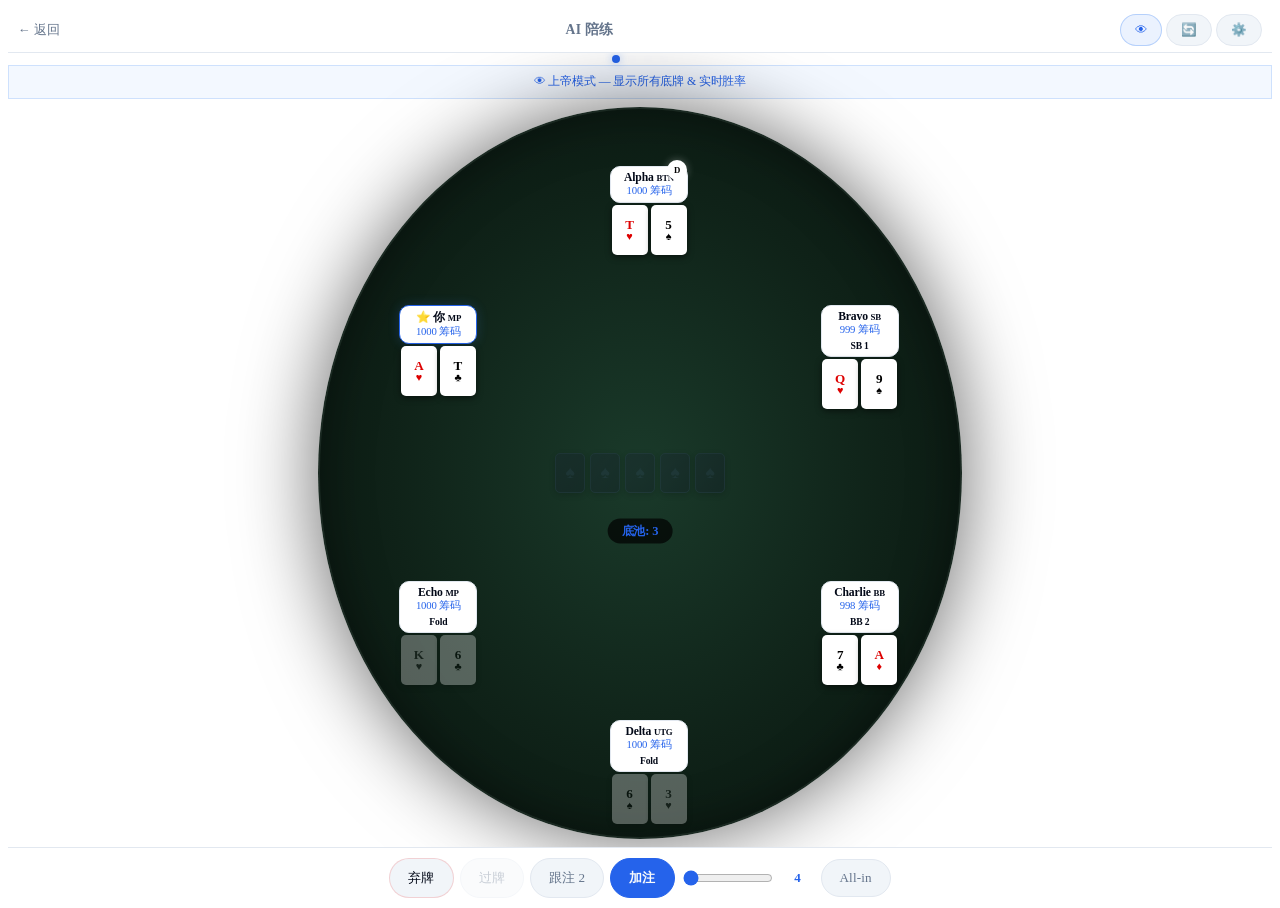
==== commit 76a95cd2: "Claude Code UI design: system-following dark/light theme, non-scrollable poker layout - Applied exac" ====
--- a/frontend/game.html
+++ b/frontend/game.html
@@ -2,138 +2,139 @@
 <html lang="zh-CN">
 <head>
 <meta charset="UTF-8">
-<meta name="viewport" content="width=device-width, initial-scale=1.0, user-scalable=no, viewport-fit=cover">
-<title>德州扑克 AI 陪练 — 5D 复盘系统</title>
+<meta name="viewport" content="width=device-width, initial-scale=1.0, user-scalable=no, viewport-fit=cover, maximum-scale=1.0">
+<title>德州扑克 AI 陪练</title>
 <link rel="stylesheet" href="css/styles.css">
+<style>
+  /* Inline critical layout styles to prevent FOUC */
+  html, body { overflow: hidden; height: 100dvh; }
+</style>
 </head>
 <body>
 <div id="app">
 
-  <!-- ═══ Sidebar ═══ -->
-  <div class="sidebar" id="sidebar">
-    <!-- Player card -->
-    <div class="sidebar-section">
-      <div class="player-card">
-        <div class="player-avatar" id="sidebar-avatar">P</div>
-        <div class="player-detail">
-          <div class="player-name" id="sidebar-name">牌手</div>
-          <div class="player-subtitle" id="sidebar-stats-summary">暂无数据</div>
-        </div>
-      </div>
-    </div>
-
-    <!-- Quick actions -->
-    <div class="sidebar-section">
-      <div class="sidebar-nav">
-        <button class="sidebar-btn active" id="sb-btn-god" onclick="App.toggleGodMode()">
-          <span class="sb-icon">👁</span> 上帝模式
-        </button>
-        <button class="sidebar-btn" id="sb-btn-coach" onclick="App.toggleCoachMode()">
-          <span class="sb-icon">🎓</span> AI 教练
-        </button>
-        <button class="sidebar-btn" onclick="App.newHand()">
-          <span class="sb-icon">🔄</span> 新一局
-        </button>
-        <button class="sidebar-btn" onclick="App.toggleReview()">
-          <span class="sb-icon">📊</span> 复盘面板
-        </button>
-        <button class="sidebar-btn" onclick="App.showHistory()">
-          <span class="sb-icon">📜</span> 牌局历史
-        </button>
-        <button class="sidebar-btn" onclick="App.toggleSettings()">
-          <span class="sb-icon">⚙️</span> 设置
-        </button>
-      </div>
-    </div>
-
-    <!-- AI Coach chat -->
-    <div class="sidebar-section coach-chat" id="coach-chat-section">
-      <div class="coach-chat-header">AI 教练</div>
-      <div class="coach-messages" id="coach-messages">
-        <div class="coach-empty">教练提示会在这里显示<br>开启教练模式获得实时指导</div>
-      </div>
-    </div>
-
-    <!-- Stats summary -->
-    <div class="sidebar-section">
-      <div class="sidebar-stats">
-        <div class="sidebar-stat">
-          <div class="ss-value" id="ss-hands">0</div>
-          <div class="ss-label">总手数</div>
-        </div>
-        <div class="sidebar-stat">
-          <div class="ss-value" id="ss-score">--</div>
-          <div class="ss-label">平均评分</div>
-        </div>
-      </div>
+  <!-- ═══ Top Bar (compact, fixed) ═══ -->
+  <div class="top-bar" id="top-bar">
+    <a href="index.html" class="back-link">← 返回</a>
+    <span class="page-title" id="top-title">AI 陪练</span>
+    <div class="top-bar-actions">
+      <button class="btn" id="btn-god" onclick="App.toggleGodMode()">👁</button>
+      <button class="btn" id="btn-new" onclick="App.newHand()">🔄</button>
+      <button class="btn" id="btn-review-toggle" onclick="App.toggleReview()" style="display:none">📊</button>
+      <button class="btn" onclick="App.toggleSettings()">⚙️</button>
     </div>
   </div>
 
-  <!-- ═══ Main Content ═══ -->
-  <div class="main-content" id="main-content">
-    <!-- Top bar -->
-    <div class="top-bar">
-      <a href="index.html" class="back-link">← 返回首页</a>
-      <span class="page-title">AI 陪练</span>
-      <div class="top-bar-actions">
-        <button class="btn active" id="btn-god" onclick="App.toggleGodMode()">👁 上帝</button>
-        <button class="btn" id="btn-new" onclick="App.newHand()">🔄 新一局</button>
-        <button class="btn" id="btn-review-toggle" onclick="App.toggleReview()">📊 复盘</button>
-        <button class="btn" onclick="App.toggleSettings()">⚙️</button>
-      </div>
+  <!-- ═══ Phase dots ═══ -->
+  <div class="phase-indicator" id="phase-dots">
+    <span class="phase-dot lit"></span>
+    <span class="phase-dot"></span>
+    <span class="phase-dot"></span>
+    <span class="phase-dot"></span>
+  </div>
+
+  <!-- ═══ God/Coach mode indicator ═══ -->
+  <div class="info-bar" id="god-mode-bar">👁 上帝模式</div>
+
+  <!-- ═══ Poker Table (fills available space) ═══ -->
+  <div id="table-container">
+    <div class="pot-display" id="pot-display">底池: 0</div>
+    <div class="community-cards" id="community-cards"></div>
+    <div id="seats-container"></div>
+  </div>
+
+  <!-- ═══ Action Bar (fixed bottom) ═══ -->
+  <div id="action-bar">
+    <button class="btn danger" id="btn-fold" onclick="App.playerAction('fold')">弃牌</button>
+    <button class="btn" id="btn-check" onclick="App.playerAction('check')">过牌</button>
+    <button class="btn" id="btn-call" onclick="App.playerAction('call')">跟注</button>
+    <div class="bet-slider-container">
+      <button class="btn primary" id="btn-raise" onclick="App.playerAction('raise')">加注</button>
+      <input type="range" id="bet-slider" min="2" max="200" value="6" oninput="App.updateBetSlider()">
+      <span class="bet-amount" id="bet-amount">6</span>
     </div>
+    <button class="btn" id="btn-allin" onclick="App.playerAction('allin')">All-in</button>
+  </div>
 
-    <!-- Phase dots -->
-    <div class="phase-indicator" id="phase-dots">
-      <span class="phase-dot lit"></span>
-      <span class="phase-dot"></span>
-      <span class="phase-dot"></span>
-      <span class="phase-dot"></span>
-    </div>
-
-    <!-- God mode indicator -->
-    <div class="info-bar" id="god-mode-bar">👁 上帝模式 — 显示所有底牌 & 实时胜率</div>
-
-    <!-- Poker Table -->
-    <div id="table-container">
-      <div class="pot-display" id="pot-display">底池: 0</div>
-      <div class="community-cards" id="community-cards"></div>
-      <div id="seats-container"></div>
-    </div>
-
-    <!-- Action Bar -->
-    <div id="action-bar">
-      <button class="btn danger" id="btn-fold" onclick="App.playerAction('fold')">弃牌</button>
-      <button class="btn" id="btn-check" onclick="App.playerAction('check')">过牌</button>
-      <button class="btn" id="btn-call" onclick="App.playerAction('call')">跟注</button>
-      <div class="bet-slider-container">
-        <button class="btn primary" id="btn-raise" onclick="App.playerAction('raise')">加注</button>
-        <input type="range" id="bet-slider" min="2" max="200" value="6" oninput="App.updateBetSlider()">
-        <span class="bet-amount" id="bet-amount">6</span>
-      </div>
-      <button class="btn" id="btn-allin" onclick="App.playerAction('allin')">All-in</button>
-    </div>
-
-    <!-- 3D Timeline -->
-    <div id="timeline-section">
-      <h3>⏳ 3D 时间线 <span style="font-size:0.63rem;color:var(--text-tertiary)">(点击节点回溯继续)</span></h3>
-      <div class="timeline-3d" id="timeline"></div>
-    </div>
-
-    <!-- Review Panel -->
-    <div id="review-panel">
+  <!-- ═══ Review Overlay (slides up after hand) ═══ -->
+  <div class="review-overlay" id="review-overlay" hidden>
+    <div class="review-sheet">
+      <div class="modal-handle"></div>
       <div class="review-header">
         <div>
           <span class="review-score" id="review-total">--</span>
-          <span style="font-size:0.78rem;color:var(--text-tertiary)"> /100</span>
+          <span style="font-size:0.78rem;color:var(--muted-foreground)"> /100</span>
         </div>
         <span class="review-grade grade-B" id="review-grade">B</span>
+        <button class="btn" onclick="App.closeReview()" style="margin-left:auto">✕</button>
       </div>
       <canvas id="radar-canvas" width="280" height="280"></canvas>
       <div class="dim-bars" id="dim-bars"></div>
       <div class="error-list" id="error-list"></div>
       <div class="training-tags" id="training-tags"></div>
+      <div style="margin-top:16px">
+        <button class="btn primary" id="btn-ai-review" onclick="App.generateAIReview()" style="width:100%;justify-content:center;">
+          🤖 AI 深度复盘
+        </button>
+      </div>
+      <div id="ai-review-result" style="margin-top:12px;font-size:0.82rem;line-height:1.6;white-space:pre-wrap;display:none"></div>
+      <button class="btn primary" onclick="App.newHand()" style="width:100%;margin-top:12px;justify-content:center;">
+        🔄 下一局
+      </button>
     </div>
+  </div>
+
+  <!-- ═══ Settings Overlay ═══ -->
+  <div class="modal-overlay" id="settings-overlay" hidden onclick="App.closeSettings(event)">
+    <div class="modal-sheet" onclick="event.stopPropagation()">
+      <div class="modal-handle"></div>
+      <div class="modal-title">⚙️ 设置</div>
+
+      <div class="form-group">
+        <label class="form-label">玩家昵称</label>
+        <input class="form-input" id="setting-nickname" placeholder="输入昵称" maxlength="20">
+      </div>
+
+      <div class="form-group">
+        <label class="form-label">AI 难度</label>
+        <select class="form-select" id="setting-difficulty">
+          <option value="1">🟢 初级</option>
+          <option value="2" selected>🟡 中级</option>
+          <option value="3">🔴 高级</option>
+        </select>
+      </div>
+
+      <div class="form-group">
+        <label class="form-label">AI API Endpoint</label>
+        <input class="form-input" id="setting-api-url" placeholder="https://api.openai.com/v1/chat/completions">
+      </div>
+
+      <div class="form-group">
+        <label class="form-label">API Key</label>
+        <input class="form-input" id="setting-api-key" type="password" placeholder="sk-...">
+      </div>
+
+      <div class="form-group">
+        <label class="form-label">模型名称</label>
+        <input class="form-input" id="setting-model" placeholder="gpt-4o / claude-sonnet-4-6 / deepseek-chat">
+      </div>
+
+      <div class="form-group">
+        <label class="form-label">复盘提示词模板</label>
+        <textarea class="form-input" id="setting-review-prompt" rows="4" placeholder="你是一位世界级德州扑克教练。请分析以下牌局数据并给出改进建议...&#10;&#10;牌局数据: {{HAND_DATA}}&#10;&#10;请从以下维度分析:&#10;1. 关键决策点&#10;2. 范围分析&#10;3. 改进建议"></textarea>
+      </div>
+
+      <button class="btn primary" onclick="App.saveSettings()" style="width:100%;margin-top:12px;justify-content:center;">
+        💾 保存设置
+      </button>
+      <button class="btn" onclick="App.closeSettings()" style="width:100%;margin-top:8px;justify-content:center;">关闭</button>
+    </div>
+  </div>
+
+  <!-- ═══ Timeline (hidden during play, shown in review) ═══ -->
+  <div id="timeline-section" style="display:none">
+    <h3>⏳ 时间线 <span style="font-size:0.63rem;color:var(--muted-foreground)">(点击节点回溯)</span></h3>
+    <div class="timeline-3d" id="timeline"></div>
   </div>
 
 </div>
--- a/frontend/css/styles.css
+++ b/frontend/css/styles.css
@@ -1,35 +1,79 @@
 /* ═══════════════════════════════════════════
-   Claude-inspired Dark Theme — Poker Game
-   Deep backgrounds, warm amber accents, clean minimalism
+   Claude Code UI Design — Poker Game
+   Tokens from official claude-code-ui
+   System-following light/dark mode
    ═══════════════════════════════════════════ */
 :root {
-  --bg-deep: #0d0d0d;
-  --bg-sidebar: #111111;
-  --bg-surface: #1a1a1a;
-  --bg-surface2: #212121;
-  --bg-hover: #262626;
-  --text-primary: #f0f0f0;
-  --text-secondary: #a3a3a3;
-  --text-tertiary: #737373;
-  --amber: #f59e0b;
-  --amber-dark: #d97706;
-  --amber-light: #fbbf24;
-  --amber-bg: rgba(245, 158, 11, 0.08);
-  --amber-border: rgba(245, 158, 11, 0.25);
+  /* Dark theme (default) — Claude shadcn/ui tokens */
+  --background: hsl(222.2, 84%, 4.9%);
+  --foreground: hsl(210, 40%, 98%);
+  --card: hsl(217.2, 91.2%, 8%);
+  --card-foreground: hsl(210, 40%, 98%);
+  --popover: hsl(217.2, 91.2%, 8%);
+  --popover-foreground: hsl(210, 40%, 98%);
+  --primary: hsl(217.2, 91.2%, 59.8%);
+  --primary-foreground: hsl(222.2, 47.4%, 11.2%);
+  --secondary: hsl(217.2, 32.6%, 17.5%);
+  --secondary-foreground: hsl(210, 40%, 98%);
+  --muted: hsl(217.2, 32.6%, 17.5%);
+  --muted-foreground: hsl(215, 20.2%, 65.1%);
+  --accent: hsl(217.2, 32.6%, 17.5%);
+  --accent-foreground: hsl(210, 40%, 98%);
+  --destructive: hsl(0, 62.8%, 30.6%);
+  --destructive-foreground: hsl(210, 40%, 98%);
+  --border: hsl(217.2, 32.6%, 17.5%);
+  --input: hsl(220, 13%, 46%);
+  --ring: hsl(217.2, 91.2%, 59.8%);
+  --glass-bg: hsl(217.2, 91.2%, 8%) / .55;
+  --glass-blur: 24px;
+  --glass-saturate: 1.6;
+}
+
+/* Light theme — follows system preference */
+@media (prefers-color-scheme: light) {
+  :root {
+    --background: hsl(0, 0%, 100%);
+    --foreground: hsl(222.2, 84%, 4.9%);
+    --card: hsl(0, 0%, 100%);
+    --card-foreground: hsl(222.2, 84%, 4.9%);
+    --popover: hsl(0, 0%, 100%);
+    --popover-foreground: hsl(222.2, 84%, 4.9%);
+    --primary: hsl(221.2, 83.2%, 53.3%);
+    --primary-foreground: hsl(210, 40%, 98%);
+    --secondary: hsl(210, 40%, 96.1%);
+    --secondary-foreground: hsl(222.2, 47.4%, 11.2%);
+    --muted: hsl(210, 40%, 96.1%);
+    --muted-foreground: hsl(215.4, 16.3%, 46.9%);
+    --accent: hsl(210, 40%, 96.1%);
+    --accent-foreground: hsl(222.2, 47.4%, 11.2%);
+    --destructive: hsl(0, 84.2%, 60.2%);
+    --destructive-foreground: hsl(210, 40%, 98%);
+    --border: hsl(214.3, 31.8%, 91.4%);
+    --input: hsl(216, 12%, 84%);
+    --ring: hsl(221.2, 83.2%, 53.3%);
+    --glass-bg: hsl(0, 0%, 100%) / .7;
+    --glass-blur: 24px;
+    --glass-saturate: 1.6;
+  }
+}
+
+  /* Semantic aliases */
   --green: #22c55e;
   --green-bg: rgba(34, 197, 94, 0.08);
   --red: #ef4444;
   --red-bg: rgba(239, 68, 68, 0.08);
-  --red-border: rgba(239, 68, 68, 0.2);
-  --purple: #a855f7;
+  --purple: hsl(271, 81%, 65%);
   --purple-bg: rgba(168, 85, 247, 0.08);
-  --cyan: #06b6d4;
-  --border: rgba(255,255,255,0.06);
-  --border-strong: rgba(255,255,255,0.1);
-  --radius-sm: 8px;
-  --radius-md: 12px;
-  --radius-lg: 16px;
-  --radius-xl: 20px;
+  --cyan: hsl(189, 94%, 43%);
+  --cyan-bg: rgba(6, 182, 212, 0.08);
+  --orange: hsl(24, 95%, 53%);
+  --orange-bg: rgba(249, 115, 22, 0.08);
+
+  --radius-sm: 6px;
+  --radius-md: 8px;
+  --radius-lg: 12px;
+  --radius-xl: 16px;
+
   --font: -apple-system, BlinkMacSystemFont, 'SF Pro Display', 'Inter', 'Segoe UI', system-ui, sans-serif;
   --font-mono: 'SF Mono', 'JetBrains Mono', 'Fira Code', monospace;
   --sidebar-w: 280px;
@@ -37,167 +81,24 @@
 
 * { margin:0; padding:0; box-sizing:border-box; }
 html, body {
-  background: var(--bg-deep);
-  color: var(--text-primary);
+  background: var(--background);
+  color: var(--foreground);
   font-family: var(--font);
-  min-height: 100dvh;
+  height: 100dvh;
   overflow: hidden;
   -webkit-tap-highlight-color: transparent;
   -webkit-font-smoothing: antialiased;
   user-select: none;
-}
-
-/* ── Layout: sidebar + main ── */
+  letter-spacing: -0.01em;
+}
+
+/* ── Layout: column, non-scrollable, poker-focused ── */
 #app {
   display: flex;
+  flex-direction: column;
   height: 100dvh;
   width: 100%;
-}
-
-/* ── Sidebar ── */
-.sidebar {
-  width: var(--sidebar-w);
-  min-width: var(--sidebar-w);
-  background: var(--bg-sidebar);
-  border-right: 1px solid var(--border);
-  display: flex;
-  flex-direction: column;
-  overflow-y: auto;
-  z-index: 50;
-  padding: 0;
-}
-.sidebar-section {
-  padding: 14px 16px;
-  border-bottom: 1px solid var(--border);
-}
-
-/* Player card in sidebar */
-.player-card {
-  display: flex;
-  align-items: center;
-  gap: 12px;
-}
-.player-avatar {
-  width: 40px; height: 40px;
-  border-radius: 50%;
-  background: linear-gradient(135deg, var(--amber-dark), var(--amber));
-  display: flex; align-items: center; justify-content: center;
-  color: #0d0d0d; font-weight: 700; font-size: 1rem;
-  flex-shrink: 0;
-}
-.player-detail .player-name {
-  font-weight: 600; font-size: 0.9rem;
-  color: var(--text-primary);
-}
-.player-detail .player-subtitle {
-  font-size: 0.72rem; color: var(--text-tertiary);
-  margin-top: 1px;
-}
-
-/* Sidebar nav items */
-.sidebar-nav {
-  display: flex;
-  flex-direction: column;
-  gap: 2px;
-}
-.sidebar-btn {
-  display: flex; align-items: center; gap: 10px;
-  padding: 10px 14px; border-radius: var(--radius-sm);
-  background: transparent; border: none;
-  color: var(--text-secondary); font-size: 0.82rem;
-  font-family: var(--font); font-weight: 500;
-  cursor: pointer; transition: all .15s;
-  text-align: left; width: 100%;
-}
-.sidebar-btn:hover { background: var(--bg-hover); color: var(--text-primary); }
-.sidebar-btn.active { background: var(--amber-bg); color: var(--amber); }
-.sidebar-btn .sb-icon { font-size: 1rem; width: 22px; text-align: center; flex-shrink: 0; }
-
-/* Coach chat in sidebar */
-.coach-chat {
-  flex: 1;
-  display: flex;
-  flex-direction: column;
-  min-height: 0;
-}
-.coach-chat-header {
-  font-size: 0.72rem; font-weight: 600; color: var(--text-tertiary);
-  text-transform: uppercase; letter-spacing: 0.05em;
-  padding: 0 0 10px;
-}
-.coach-messages {
-  flex: 1; overflow-y: auto;
-  display: flex; flex-direction: column;
-  gap: 10px;
-  padding-right: 4px;
-}
-.coach-bubble {
-  background: var(--bg-surface2);
-  border-radius: var(--radius-md);
-  padding: 10px 12px;
-  font-size: 0.78rem;
-  line-height: 1.5;
-  color: var(--text-secondary);
-  border: 1px solid var(--border);
-  animation: bubbleIn .3s ease-out;
-}
-.coach-bubble.warning {
-  border-left: 3px solid var(--amber);
-  background: var(--amber-bg);
-}
-.coach-bubble.tip {
-  border-left: 3px solid var(--cyan);
-}
-.coach-bubble strong {
-  color: var(--text-primary);
-  display: block;
-  margin-bottom: 3px;
-  font-size: 0.72rem;
-  text-transform: uppercase;
-  letter-spacing: 0.04em;
-}
-@keyframes bubbleIn {
-  from { opacity:0; transform: translateY(8px); }
-  to { opacity:1; transform: translateY(0); }
-}
-.coach-empty {
-  color: var(--text-tertiary);
-  font-size: 0.76rem;
-  text-align: center;
-  padding: 20px 0;
-  line-height: 1.5;
-}
-
-/* Sidebar stats */
-.sidebar-stats {
-  display: grid; grid-template-columns: 1fr 1fr;
-  gap: 8px;
-}
-.sidebar-stat {
-  background: var(--bg-surface);
-  border-radius: var(--radius-sm);
-  padding: 10px;
-  text-align: center;
-}
-.sidebar-stat .ss-value {
-  font-size: 1.1rem; font-weight: 700;
-  color: var(--text-primary);
-}
-.sidebar-stat .ss-label {
-  font-size: 0.65rem; color: var(--text-tertiary);
-  margin-top: 2px;
-}
-
-/* ── Main Content ── */
-.main-content {
-  flex: 1;
-  display: flex;
-  flex-direction: column;
-  overflow-y: auto;
-  overflow-x: hidden;
-  padding: 12px 16px 16px;
-  gap: 10px;
-  min-width: 0;
+  overflow: hidden;
 }
 
 /* ── Top Bar ── */
@@ -207,49 +108,54 @@
   justify-content: space-between;
   gap: 10px;
   flex-shrink: 0;
+  padding: 6px 10px;
+  background: var(--background);
+  border-bottom: 1px solid var(--border);
+  z-index: 10;
 }
 .top-bar .page-title {
   font-size: 0.85rem; font-weight: 600;
-  color: var(--text-secondary);
+  color: var(--muted-foreground);
   letter-spacing: 0.02em;
 }
 .top-bar .back-link {
-  color: var(--text-tertiary); text-decoration: none;
+  color: var(--muted-foreground); text-decoration: none;
   font-size: 0.8rem; font-weight: 500;
   display: flex; align-items: center; gap: 4px;
   transition: color .15s;
-}
-.top-bar .back-link:hover { color: var(--text-primary); }
+  flex-shrink: 0;
+}
+.top-bar .back-link:hover { color: var(--foreground); }
 .top-bar-actions {
-  display: flex; gap: 6px;
+  display: flex; gap: 4px;
 }
 
 /* ── Buttons ── */
 .btn {
   padding: 7px 14px; border-radius: 20px;
-  border: 1px solid var(--border-strong);
-  background: var(--bg-surface);
-  color: var(--text-secondary);
+  border: 1px solid var(--border);
+  background: var(--secondary);
+  color: var(--muted-foreground);
   font-size: 0.78rem; font-family: var(--font);
   cursor: pointer; font-weight: 500;
   transition: all .15s; white-space: nowrap;
   letter-spacing: 0.01em;
 }
-.btn:hover { background: var(--bg-hover); color: var(--text-primary); border-color: rgba(255,255,255,0.15); }
+.btn:hover { background: var(--accent); color: var(--foreground); }
 .btn:active { transform: scale(0.97); }
 .btn.active {
-  background: var(--amber-bg);
-  border-color: var(--amber-border);
-  color: var(--amber);
+  background: hsla(217.2, 91.2%, 59.8%, 0.1);
+  border-color: hsla(217.2, 91.2%, 59.8%, 0.3);
+  color: var(--primary);
 }
 .btn.primary {
-  background: var(--amber);
-  border-color: var(--amber);
-  color: #0d0d0d;
+  background: var(--primary);
+  border-color: var(--primary);
+  color: var(--primary-foreground);
   font-weight: 600;
 }
-.btn.primary:hover { background: var(--amber-light); }
-.btn.danger { color: var(--red); border-color: var(--red-border); }
+.btn.primary:hover { background: hsl(217.2, 91.2%, 65%); }
+.btn.danger { color: var(--red); border-color: rgba(239, 68, 68, 0.2); }
 .btn.danger:hover { background: var(--red-bg); }
 .btn:disabled { opacity: 0.35; pointer-events: none; }
 
@@ -260,40 +166,43 @@
 }
 .phase-dot {
   width: 8px; height: 8px; border-radius: 50%;
-  background: rgba(255,255,255,0.1);
+  background: hsla(210, 40%, 98%, 0.1);
   transition: all .3s;
 }
-.phase-dot.lit { background: var(--amber); box-shadow: 0 0 8px var(--amber-border); }
+.phase-dot.lit { background: var(--primary); box-shadow: 0 0 8px hsla(217.2, 91.2%, 59.8%, 0.4); }
 .phase-dot.done { background: var(--green); }
 
 /* ── God / Coach Bar ── */
 .info-bar {
   display: none; align-items: center; justify-content: center;
-  gap: 8px; padding: 8px 14px; border-radius: var(--radius-md);
-  font-size: 0.74rem; color: var(--amber);
-  background: var(--amber-bg);
-  border: 1px solid var(--amber-border);
+  gap: 8px; padding: 8px 14px; border-radius: var(--radius-lg);
+  font-size: 0.74rem; color: var(--primary);
+  background: hsla(217.2, 91.2%, 59.8%, 0.06);
+  border: 1px solid hsla(217.2, 91.2%, 59.8%, 0.2);
   flex-shrink: 0;
 }
 .info-bar.visible { display: flex; }
-.info-bar.coach { color: var(--cyan); background: rgba(6,182,212,0.08); border-color: rgba(6,182,212,0.2); }
+.info-bar.coach { color: var(--cyan); background: var(--cyan-bg); border-color: rgba(6, 182, 212, 0.2); }
 
 /* ── Poker Table ── */
 #table-container {
   position: relative;
   background: radial-gradient(ellipse at center, #1a3a2a 0%, #0f2218 55%, #08120d 100%);
   border-radius: 50%;
-  border: 2px solid rgba(255,255,255,0.06);
-  aspect-ratio: 1 / 1;
-  max-height: 55vh;
-  margin: 0 auto;
-  width: 100%;
-  flex-shrink: 0;
+  border: 2px solid hsla(210, 40%, 98%, 0.06);
+  flex: 1;
+  margin: 8px auto;
+  width: calc(100% - 16px);
+  max-width: 640px;
+  min-height: 0;
   box-shadow: 0 0 80px rgba(0,0,0,0.6), inset 0 0 50px rgba(0,0,0,0.4);
   overflow: hidden;
 }
 @media (max-width: 500px) {
-  #table-container { border-radius: 30%; aspect-ratio: auto; min-height: 300px; }
+  #table-container { border-radius: 30%; border-radius: 35%; }
+}
+@media (max-height: 700px) {
+  #table-container { margin: 2px auto; }
 }
 
 /* Community + pot */
@@ -310,7 +219,7 @@
   background: rgba(0,0,0,0.7);
   padding: 4px 14px; border-radius: 14px;
   font-size: 0.78rem; font-weight: 600;
-  color: var(--amber); z-index: 6;
+  color: var(--primary); z-index: 6;
   pointer-events: none;
 }
 
@@ -325,33 +234,33 @@
   z-index: 20;
 }
 .player-seat.active-seat .player-info {
-  border-color: var(--amber);
-  box-shadow: 0 0 16px var(--amber-border);
+  border-color: var(--primary);
+  box-shadow: 0 0 16px hsla(217.2, 91.2%, 59.8%, 0.3);
 }
 .player-seat.folded .player-cards { opacity: 0.3; filter: grayscale(1); }
 .player-seat.human-seat .player-info {
-  border-color: var(--amber);
-  box-shadow: 0 0 12px rgba(245,158,11,0.15);
+  border-color: var(--primary);
+  box-shadow: 0 0 12px hsla(217.2, 91.2%, 59.8%, 0.2);
 }
 .player-info {
-  background: var(--bg-surface);
+  background: var(--card);
   border-radius: 10px; padding: 4px 10px;
   font-size: 0.68rem; text-align: center;
   border: 1px solid var(--border);
   white-space: nowrap; min-width: 56px;
 }
 .player-info .name { font-weight: 600; font-size: 0.73rem; }
-.player-info .stack { color: var(--amber); font-size: 0.67rem; }
+.player-info .stack { color: var(--primary); font-size: 0.67rem; }
 .action-badge {
   display: inline-block;
   padding: 1px 7px; border-radius: 10px;
   font-size: 0.6rem; font-weight: 700; margin-top: 2px;
 }
 .action-badge.fold { background: var(--red-bg); color: var(--red); }
-.action-badge.call { background: rgba(6,182,212,0.12); color: var(--cyan); }
-.action-badge.raise { background: var(--amber-bg); color: var(--amber); }
+.action-badge.call { background: var(--cyan-bg); color: var(--cyan); }
+.action-badge.raise { background: hsla(217.2, 91.2%, 59.8%, 0.08); color: var(--primary); }
 .action-badge.allin { background: var(--purple-bg); color: var(--purple); }
-.action-badge.check { background: rgba(255,255,255,0.04); color: var(--text-tertiary); }
+.action-badge.check { background: rgba(255,255,255,0.04); color: var(--muted-foreground); }
 .player-cards { display: flex; gap: 3px; }
 .dealer-btn {
   width: 20px; height: 20px; border-radius: 50%;
@@ -389,8 +298,8 @@
 .card.equity-high { animation: equityPulse 1.5s ease-in-out infinite; }
 
 @keyframes equityPulse {
-  0%,100% { box-shadow: 0 0 8px rgba(245,158,11,0.2); }
-  50% { box-shadow: 0 0 18px rgba(245,158,11,0.45); }
+  0%,100% { box-shadow: 0 0 8px hsla(217.2, 91.2%, 59.8%, 0.2); }
+  50% { box-shadow: 0 0 18px hsla(217.2, 91.2%, 59.8%, 0.45); }
 }
 @keyframes cardDeal {
   from { transform: translateY(-40px) rotateY(180deg); opacity:0; }
@@ -409,30 +318,37 @@
 #action-bar {
   display: flex; gap: 6px; flex-wrap: wrap;
   justify-content: center; align-items: center;
-  padding: 10px 12px; border-radius: var(--radius-lg);
-  background: var(--bg-surface); border: 1px solid var(--border);
+  padding: 10px 12px;
+  background: var(--card);
+  backdrop-filter: blur(var(--glass-blur)) saturate(var(--glass-saturate));
+  -webkit-backdrop-filter: blur(var(--glass-blur)) saturate(var(--glass-saturate));
+  border-top: 1px solid var(--border);
   flex-shrink: 0;
+  z-index: 10;
 }
 #action-bar .btn { font-size: 0.82rem; padding: 10px 18px; min-width: 58px; }
 .bet-slider-container {
   display: flex; align-items: center; gap: 6px;
 }
 .bet-slider-container input[type=range] {
-  width: 90px; accent-color: var(--amber);
+  width: 90px; accent-color: var(--primary);
 }
 .bet-amount {
-  color: var(--amber); font-weight: 600;
+  color: var(--primary); font-weight: 600;
   min-width: 34px; text-align: center; font-size: 0.82rem;
 }
 
 /* ── Timeline ── */
 #timeline-section {
-  background: var(--bg-surface); border-radius: var(--radius-lg);
+  background: var(--card);
+  backdrop-filter: blur(var(--glass-blur)) saturate(var(--glass-saturate));
+  -webkit-backdrop-filter: blur(var(--glass-blur)) saturate(var(--glass-saturate));
+  border-radius: var(--radius-xl);
   border: 1px solid var(--border); padding: 12px;
   overflow: hidden; flex-shrink: 0;
 }
 #timeline-section h3 {
-  font-size: 0.76rem; color: var(--text-secondary);
+  font-size: 0.76rem; color: var(--muted-foreground);
   margin-bottom: 6px; font-weight: 600;
 }
 .timeline-3d {
@@ -446,19 +362,19 @@
 .timeline-node {
   flex-shrink: 0;
   width: 40px; height: 40px; border-radius: 10px;
-  background: var(--bg-surface2); border: 2px solid var(--border);
+  background: var(--secondary); border: 2px solid var(--border);
   display: flex; flex-direction: column;
   align-items: center; justify-content: center;
   font-size: 0.48rem; cursor: pointer;
   transition: all .3s;
   transform: rotateX(20deg) translateZ(0);
   position: relative; text-align: center;
-  color: var(--text-tertiary);
+  color: var(--muted-foreground);
 }
 .timeline-node:hover, .timeline-node.selected {
   transform: rotateX(0deg) scale(1.25) translateZ(30px);
-  border-color: var(--amber); box-shadow: 0 8px 24px rgba(245,158,11,0.3);
-  z-index: 10; color: var(--text-primary);
+  border-color: var(--primary); box-shadow: 0 8px 24px hsla(217.2, 91.2%, 59.8%, 0.3);
+  z-index: 10; color: var(--foreground);
 }
 .timeline-node.phase-preflop { border-color: #555; }
 .timeline-node.phase-flop { border-color: #f90; }
@@ -474,29 +390,115 @@
   margin-bottom: 20px;
 }
 
-/* ── Review Panel ── */
-#review-panel {
-  background: var(--bg-surface); border-radius: var(--radius-lg);
-  border: 1px solid var(--border); padding: 16px;
-  display: none; flex-shrink: 0;
-}
-#review-panel.visible { display: block; }
+/* ── Review Overlay (slides up after hand) ── */
+.review-overlay {
+  position: fixed; inset: 0;
+  background: rgba(0,0,0,0.5);
+  backdrop-filter: blur(6px);
+  -webkit-backdrop-filter: blur(6px);
+  z-index: 200;
+  display: flex; align-items: flex-end; justify-content: center;
+  animation: fadeIn .2s ease-out;
+}
+.review-overlay[hidden] {
+  display: none !important;
+}
+.review-sheet {
+  background: var(--card);
+  border-radius: var(--radius-xl) var(--radius-xl) 0 0;
+  width: 100%; max-width: 600px; max-height: 80dvh;
+  overflow-y: auto;
+  padding: 12px 20px 32px;
+  border: 1px solid var(--border);
+  border-bottom: none;
+  animation: slideUp .3s ease-out;
+}
+
+/* ── Modal Overlay (settings) ── */
+.modal-overlay {
+  position: fixed; inset: 0;
+  background: rgba(0,0,0,0.5);
+  backdrop-filter: blur(6px);
+  -webkit-backdrop-filter: blur(6px);
+  z-index: 200;
+  display: flex; align-items: flex-end; justify-content: center;
+  animation: fadeIn .2s ease-out;
+}
+.modal-overlay[hidden] {
+  display: none !important;
+}
+.modal-sheet {
+  background: var(--card);
+  border-radius: var(--radius-xl) var(--radius-xl) 0 0;
+  width: 100%; max-width: 600px; max-height: 85dvh;
+  overflow-y: auto;
+  padding: 12px 24px 36px;
+  border: 1px solid var(--border);
+  border-bottom: none;
+  animation: slideUp .3s ease-out;
+}
+.modal-handle {
+  width: 36px; height: 5px;
+  border-radius: 3px;
+  background: var(--border);
+  margin: 0 auto 16px;
+}
+.modal-title { font-size: 1.2rem; font-weight: 700; margin-bottom: 20px; }
+
+/* Form Controls */
+.form-group { margin-bottom: 16px; }
+.form-label {
+  display: block;
+  font-size: 0.8rem; font-weight: 600;
+  color: var(--muted-foreground);
+  margin-bottom: 6px;
+}
+.form-select, .form-input {
+  width: 100%;
+  padding: 12px 16px;
+  border-radius: var(--radius-sm);
+  border: 1.5px solid var(--border);
+  background: var(--secondary);
+  font-size: 0.95rem;
+  font-family: var(--font);
+  color: var(--foreground);
+  appearance: none;
+  -webkit-appearance: none;
+  transition: border-color .2s;
+  cursor: pointer;
+}
+.form-input { cursor: text; }
+.form-select:focus, .form-input:focus {
+  outline: none;
+  border-color: var(--primary);
+}
+.form-select {
+  background-image: url("data:image/svg+xml,%3Csvg width='10' height='6' viewBox='0 0 10 6' fill='none' xmlns='http://www.w3.org/2000/svg'%3E%3Cpath d='M1 1L5 5L9 1' stroke='%2394a3b8' stroke-width='1.5' stroke-linecap='round'/%3E%3C/svg%3E");
+  background-repeat: no-repeat;
+  background-position: right 16px center;
+  padding-right: 40px;
+}
+textarea.form-input {
+  resize: vertical;
+  min-height: 80px;
+  cursor: text;
+}
 .review-header {
   display: flex; justify-content: space-between;
   align-items: center; margin-bottom: 10px;
 }
 .review-score {
   font-size: 2rem; font-weight: 800;
-  color: var(--amber);
+  color: var(--primary);
 }
 .review-grade {
   padding: 5px 14px; border-radius: 16px;
   font-weight: 700; font-size: 0.85rem;
 }
 .grade-S { background: var(--green-bg); color: var(--green); }
-.grade-A { background: rgba(6,182,212,0.1); color: var(--cyan); }
-.grade-B { background: var(--amber-bg); color: var(--amber); }
-.grade-C { background: rgba(249,115,22,0.1); color: #f97316; }
+.grade-A { background: var(--cyan-bg); color: var(--cyan); }
+.grade-B { background: hsla(217.2, 91.2%, 59.8%, 0.08); color: var(--primary); }
+.grade-C { background: var(--orange-bg); color: var(--orange); }
 .grade-D { background: var(--red-bg); color: var(--red); }
 
 #radar-canvas { display:block; margin:0 auto; max-width:260px; width:100%; }
@@ -506,10 +508,10 @@
   display: flex; align-items: center; gap: 8px;
   margin: 5px 0; font-size: 0.7rem;
 }
-.dim-bar .dim-label { width: 55px; text-align: right; color: var(--text-tertiary); flex-shrink:0; }
+.dim-bar .dim-label { width: 55px; text-align: right; color: var(--muted-foreground); flex-shrink:0; }
 .dim-bar .dim-fill {
   flex: 1; height: 6px; border-radius: 3px;
-  background: rgba(255,255,255,0.06); overflow: hidden;
+  background: hsla(210, 40%, 98%, 0.06); overflow: hidden;
 }
 .dim-bar .dim-fill-inner {
   height: 100%; border-radius: 3px; transition: width .6s ease-out;
@@ -518,13 +520,13 @@
 
 .error-list { margin-top: 14px; }
 .error-item {
-  padding: 8px 12px; border-radius: var(--radius-sm); margin: 5px 0;
+  padding: 8px 12px; border-radius: var(--radius-md); margin: 5px 0;
   font-size: 0.73rem;
   border-left: 3px solid var(--red);
   background: var(--red-bg);
 }
-.error-item.warning { border-left-color: var(--amber); background: var(--amber-bg); }
-.error-item .error-phase { color: var(--text-tertiary); font-size: 0.6rem; }
+.error-item.warning { border-left-color: var(--orange); background: var(--orange-bg); }
+.error-item .error-phase { color: var(--muted-foreground); font-size: 0.6rem; }
 .error-item .error-msg { font-weight: 600; }
 .error-item .error-fix { color: var(--green); font-size: 0.65rem; margin-top: 2px; }
 
@@ -537,50 +539,58 @@
 
 /* ── History panel ── */
 #history-panel {
-  display: none; background: var(--bg-surface);
-  border-radius: var(--radius-lg); border: 1px solid var(--border);
+  display: none;
+  background: var(--card);
+  backdrop-filter: blur(var(--glass-blur)) saturate(var(--glass-saturate));
+  -webkit-backdrop-filter: blur(var(--glass-blur)) saturate(var(--glass-saturate));
+  border-radius: var(--radius-xl); border: 1px solid var(--border);
   padding: 12px; max-height: 280px; overflow-y: auto;
   flex-shrink: 0;
 }
 #history-panel.visible { display: block; }
 .history-item {
   display: flex; justify-content: space-between; align-items: center;
-  padding: 8px 12px; border-radius: var(--radius-sm);
-  margin: 3px 0; background: var(--bg-surface2);
+  padding: 8px 12px; border-radius: var(--radius-md);
+  margin: 3px 0; background: var(--secondary);
   font-size: 0.73rem; cursor: pointer; transition: all .15s;
 }
-.history-item:hover { background: var(--bg-hover); }
+.history-item:hover { background: var(--accent); }
 
 /* ── Settings Panel ── */
 #settings-panel {
-  display: none; background: var(--bg-surface);
-  border-radius: var(--radius-lg); border: 1px solid var(--border);
+  display: none;
+  background: var(--card);
+  backdrop-filter: blur(var(--glass-blur)) saturate(var(--glass-saturate));
+  -webkit-backdrop-filter: blur(var(--glass-blur)) saturate(var(--glass-saturate));
+  border-radius: var(--radius-xl); border: 1px solid var(--border);
   padding: 16px; flex-shrink: 0;
 }
 #settings-panel.visible { display: block; }
 .settings-group { margin-bottom: 14px; }
 .settings-group label {
   display: block; font-size: 0.73rem;
-  color: var(--text-tertiary); margin-bottom: 4px;
+  color: var(--muted-foreground); margin-bottom: 4px;
   font-weight: 600;
 }
 .settings-group input, .settings-group select {
-  width: 100%; padding: 8px 12px; border-radius: var(--radius-sm);
-  border: 1px solid var(--border); background: var(--bg-surface2);
-  color: var(--text-primary); font-size: 0.82rem; font-family: var(--font);
+  width: 100%; padding: 8px 12px; border-radius: var(--radius-md);
+  border: 1px solid var(--border); background: var(--secondary);
+  color: var(--foreground); font-size: 0.82rem; font-family: var(--font);
 }
 .settings-group input:focus, .settings-group select:focus {
-  border-color: var(--amber); outline: none;
+  border-color: var(--primary); outline: none;
 }
 
 /* Toast */
 .toast {
   position: fixed; bottom: 24px; left: 50%; transform: translateX(-50%);
   padding: 10px 24px; border-radius: 24px;
-  background: var(--bg-surface2); border: 1px solid var(--amber-border);
-  color: var(--amber); font-weight: 500; z-index: 100;
+  background: var(--secondary);
+  border: 1px solid hsla(217.2, 91.2%, 59.8%, 0.3);
+  color: var(--primary); font-weight: 500; z-index: 100;
   animation: toastIn .3s ease-out; font-size: 0.82rem;
   letter-spacing: 0.01em;
+  box-shadow: 0 4px 16px rgba(0,0,0,0.3);
 }
 @keyframes toastIn {
   from { opacity:0; transform: translateX(-50%) translateY(12px); }
@@ -589,20 +599,25 @@
 
 /* Scrollbar */
 ::-webkit-scrollbar { height: 4px; width: 4px; }
-::-webkit-scrollbar-thumb { background: rgba(255,255,255,0.1); border-radius: 4px; }
-::-webkit-scrollbar-track { background: transparent; }
-
-/* ── Mobile: hide sidebar ── */
+::-webkit-scrollbar-thumb { background: rgba(107,114,128,.5); border-radius: 4px; }
+::-webkit-scrollbar-track { background: rgba(31,41,55,.5); }
+
+/* ── Mobile ── */
 @media (max-width: 700px) {
-  .sidebar { display: none; }
-  .main-content { padding: 8px 10px 12px; gap: 8px; }
-  #table-container { max-height: 45vh; }
-}
-
-/* Responsive inside main */
+  #table-container { max-height: none; }
+}
 @media (max-width: 500px) {
   .btn { padding: 6px 10px; font-size: 0.7rem; }
   #action-bar .btn { padding: 8px 12px; font-size: 0.75rem; }
   .timeline-node { width: 34px; height: 34px; }
   .review-score { font-size: 1.5rem; }
-}
+  #table-container { border-radius: 35%; }
+}
+@media (max-height: 700px) {
+  #table-container { margin: 2px auto; }
+  #action-bar { padding: 6px 10px; }
+}
+@media (max-height: 600px) {
+  .top-bar { padding: 2px 8px; }
+  .phase-indicator { padding: 0; }
+}
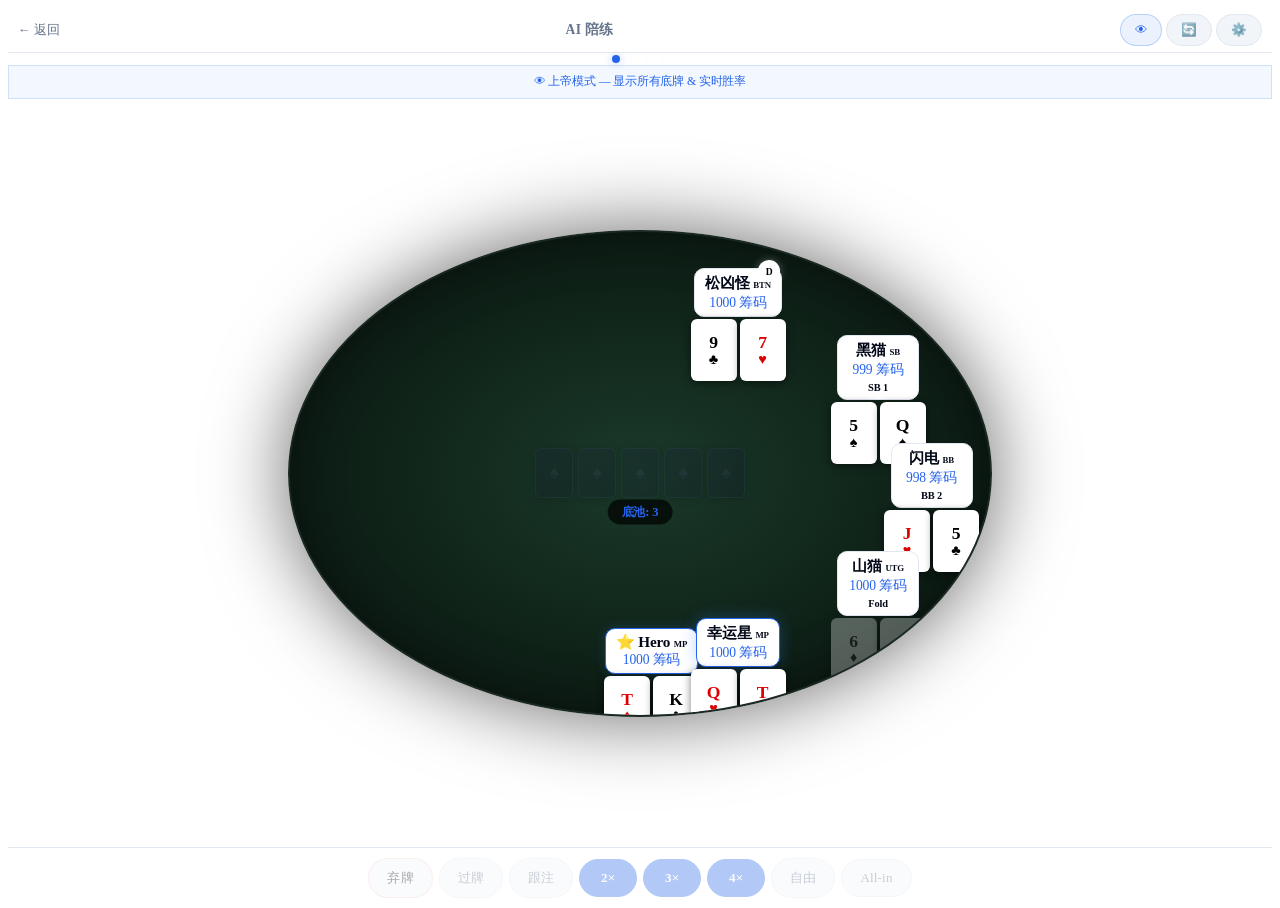
==== commit ca997060: "fix: add custom bet modal and quick bet buttons (2x/3x/4x/free/allin)" ====
--- a/frontend/game.html
+++ b/frontend/game.html
@@ -6,14 +6,13 @@
 <title>德州扑克 AI 陪练</title>
 <link rel="stylesheet" href="css/styles.css">
 <style>
-  /* Inline critical layout styles to prevent FOUC */
   html, body { overflow: hidden; height: 100dvh; }
 </style>
 </head>
 <body>
 <div id="app">
 
-  <!-- ═══ Top Bar (compact, fixed) ═══ -->
+  <!-- Top Bar -->
   <div class="top-bar" id="top-bar">
     <a href="index.html" class="back-link">← 返回</a>
     <span class="page-title" id="top-title">AI 陪练</span>
@@ -25,7 +24,7 @@
     </div>
   </div>
 
-  <!-- ═══ Phase dots ═══ -->
+  <!-- Phase dots -->
   <div class="phase-indicator" id="phase-dots">
     <span class="phase-dot lit"></span>
     <span class="phase-dot"></span>
@@ -33,30 +32,43 @@
     <span class="phase-dot"></span>
   </div>
 
-  <!-- ═══ God/Coach mode indicator ═══ -->
+  <!-- God mode indicator -->
   <div class="info-bar" id="god-mode-bar">👁 上帝模式</div>
 
-  <!-- ═══ Poker Table (fills available space) ═══ -->
+  <!-- Poker Table -->
   <div id="table-container">
     <div class="pot-display" id="pot-display">底池: 0</div>
     <div class="community-cards" id="community-cards"></div>
     <div id="seats-container"></div>
   </div>
 
-  <!-- ═══ Action Bar (fixed bottom) ═══ -->
+  <!-- Action Bar -->
   <div id="action-bar">
     <button class="btn danger" id="btn-fold" onclick="App.playerAction('fold')">弃牌</button>
     <button class="btn" id="btn-check" onclick="App.playerAction('check')">过牌</button>
     <button class="btn" id="btn-call" onclick="App.playerAction('call')">跟注</button>
-    <div class="bet-slider-container">
-      <button class="btn primary" id="btn-raise" onclick="App.playerAction('raise')">加注</button>
-      <input type="range" id="bet-slider" min="2" max="200" value="6" oninput="App.updateBetSlider()">
-      <span class="bet-amount" id="bet-amount">6</span>
-    </div>
+    <button class="btn primary" id="btn-bet-2x" onclick="App.betAction(2)">2×</button>
+    <button class="btn primary" id="btn-bet-3x" onclick="App.betAction(3)">3×</button>
+    <button class="btn primary" id="btn-bet-4x" onclick="App.betAction(4)">4×</button>
+    <button class="btn" id="btn-bet-custom" onclick="App.openCustomBet()">自由</button>
     <button class="btn" id="btn-allin" onclick="App.playerAction('allin')">All-in</button>
   </div>
 
-  <!-- ═══ Review Overlay (slides up after hand) ═══ -->
+  <!-- Custom Bet Modal -->
+  <div class="modal-overlay" id="custom-bet-overlay" hidden onclick="App.closeCustomBet(event)">
+    <div class="modal-sheet" onclick="event.stopPropagation()">
+      <div class="modal-handle"></div>
+      <div class="modal-title">自定义加注</div>
+      <div class="form-group">
+        <label class="form-label">加注金额</label>
+        <input class="form-input" id="custom-bet-amount" type="number" placeholder="输入金额" min="1">
+      </div>
+      <button class="btn primary" onclick="App.confirmCustomBet()" style="width:100%;margin-top:12px;justify-content:center;">确认</button>
+      <button class="btn" onclick="App.closeCustomBet()" style="width:100%;margin-top:8px;justify-content:center;">取消</button>
+    </div>
+  </div>
+
+  <!-- Review Overlay -->
   <div class="review-overlay" id="review-overlay" hidden>
     <div class="review-sheet">
       <div class="modal-handle"></div>
@@ -84,7 +96,7 @@
     </div>
   </div>
 
-  <!-- ═══ Settings Overlay ═══ -->
+  <!-- Settings Overlay -->
   <div class="modal-overlay" id="settings-overlay" hidden onclick="App.closeSettings(event)">
     <div class="modal-sheet" onclick="event.stopPropagation()">
       <div class="modal-handle"></div>
@@ -131,7 +143,7 @@
     </div>
   </div>
 
-  <!-- ═══ Timeline (hidden during play, shown in review) ═══ -->
+  <!-- Timeline -->
   <div id="timeline-section" style="display:none">
     <h3>⏳ 时间线 <span style="font-size:0.63rem;color:var(--muted-foreground)">(点击节点回溯)</span></h3>
     <div class="timeline-3d" id="timeline"></div>
--- a/frontend/css/styles.css
+++ b/frontend/css/styles.css
@@ -190,19 +190,13 @@
   background: radial-gradient(ellipse at center, #1a3a2a 0%, #0f2218 55%, #08120d 100%);
   border-radius: 50%;
   border: 2px solid hsla(210, 40%, 98%, 0.06);
-  flex: 1;
-  margin: 8px auto;
-  width: calc(100% - 16px);
-  max-width: 640px;
-  min-height: 0;
+  flex: 0 0 auto;
+  margin: auto;
   box-shadow: 0 0 80px rgba(0,0,0,0.6), inset 0 0 50px rgba(0,0,0,0.4);
   overflow: hidden;
 }
 @media (max-width: 500px) {
-  #table-container { border-radius: 30%; border-radius: 35%; }
-}
-@media (max-height: 700px) {
-  #table-container { margin: 2px auto; }
+  #table-container { border-radius: 35%; }
 }
 
 /* Community + pot */
@@ -245,16 +239,16 @@
 .player-info {
   background: var(--card);
   border-radius: 10px; padding: 4px 10px;
-  font-size: 0.68rem; text-align: center;
+  font-size: 0.75rem; text-align: center;
   border: 1px solid var(--border);
-  white-space: nowrap; min-width: 56px;
-}
-.player-info .name { font-weight: 600; font-size: 0.73rem; }
-.player-info .stack { color: var(--primary); font-size: 0.67rem; }
+  white-space: nowrap; min-width: 60px;
+}
+.player-info .name { font-weight: 600; font-size: 0.95rem; }
+.player-info .stack { color: var(--primary); font-size: 0.85rem; }
 .action-badge {
   display: inline-block;
-  padding: 1px 7px; border-radius: 10px;
-  font-size: 0.6rem; font-weight: 700; margin-top: 2px;
+  padding: 1px 8px; border-radius: 10px;
+  font-size: 0.65rem; font-weight: 700; margin-top: 2px;
 }
 .action-badge.fold { background: var(--red-bg); color: var(--red); }
 .action-badge.call { background: var(--cyan-bg); color: var(--cyan); }
@@ -263,36 +257,36 @@
 .action-badge.check { background: rgba(255,255,255,0.04); color: var(--muted-foreground); }
 .player-cards { display: flex; gap: 3px; }
 .dealer-btn {
-  width: 20px; height: 20px; border-radius: 50%;
+  width: 22px; height: 22px; border-radius: 50%;
   background: #fff; color: #000;
-  font-size: 0.55rem; font-weight: 800;
+  font-size: 0.6rem; font-weight: 800;
   display: flex; align-items: center; justify-content: center;
-  position: absolute; top: -6px; left: calc(50% + 18px);
+  position: absolute; top: -8px; left: calc(50% + 20px);
   box-shadow: 0 0 8px rgba(255,255,255,0.3);
 }
 
-/* Cards */
+/* Cards - enlarged for better readability */
 .card {
-  width: 36px; height: 50px; border-radius: 5px;
+  width: 46px; height: 62px; border-radius: 6px;
   background: #fff; color: #000;
   display: flex; flex-direction: column;
   align-items: center; justify-content: center;
-  font-weight: 700; font-size: 0.78rem;
-  box-shadow: 0 2px 6px rgba(0,0,0,0.5);
+  font-weight: 700; font-size: 1rem;
+  box-shadow: 0 2px 8px rgba(0,0,0,0.5);
   position: relative; transition: all .3s;
   line-height: 1;
 }
-.card .rank { font-size: 0.82rem; }
-.card .suit { font-size: 0.68rem; }
+.card .rank { font-size: 1.1rem; }
+.card .suit { font-size: 0.9rem; }
 .card.red { color: #d00; }
 .card.back {
   background: linear-gradient(135deg, #1c2538, #111827);
   color: transparent; border: 1.5px solid #2d3a5c;
 }
 .card.back::after { content:'♠'; color:#2d3a5c; font-size:1.1rem; }
-.card.small { width: 28px; height: 38px; }
-.card.small .rank { font-size: 0.65rem; }
-.card.small .suit { font-size: 0.55rem; }
+.card.small { width: 36px; height: 48px; }
+.card.small .rank { font-size: 0.85rem; }
+.card.small .suit { font-size: 0.7rem; }
 .card.glow { box-shadow: 0 0 14px rgba(34,197,94,0.5); }
 .card.glow-red { box-shadow: 0 0 14px rgba(239,68,68,0.5); }
 .card.equity-high { animation: equityPulse 1.5s ease-in-out infinite; }
@@ -308,10 +302,12 @@
 .card.dealing { animation: cardDeal 0.4s ease-out; }
 
 @media (max-width: 500px) {
-  .card { width: 26px; height: 38px; }
-  .card .rank { font-size: 0.6rem; }
-  .card .suit { font-size: 0.52rem; }
-  .card.small { width: 20px; height: 28px; }
+  .card { width: 38px; height: 52px; }
+  .card .rank { font-size: 0.9rem; }
+  .card .suit { font-size: 0.75rem; }
+  .card.small { width: 28px; height: 38px; }
+  .card.small .rank { font-size: 0.65rem; }
+  .card.small .suit { font-size: 0.55rem; }
 }
 
 /* ── Action Bar ── */
